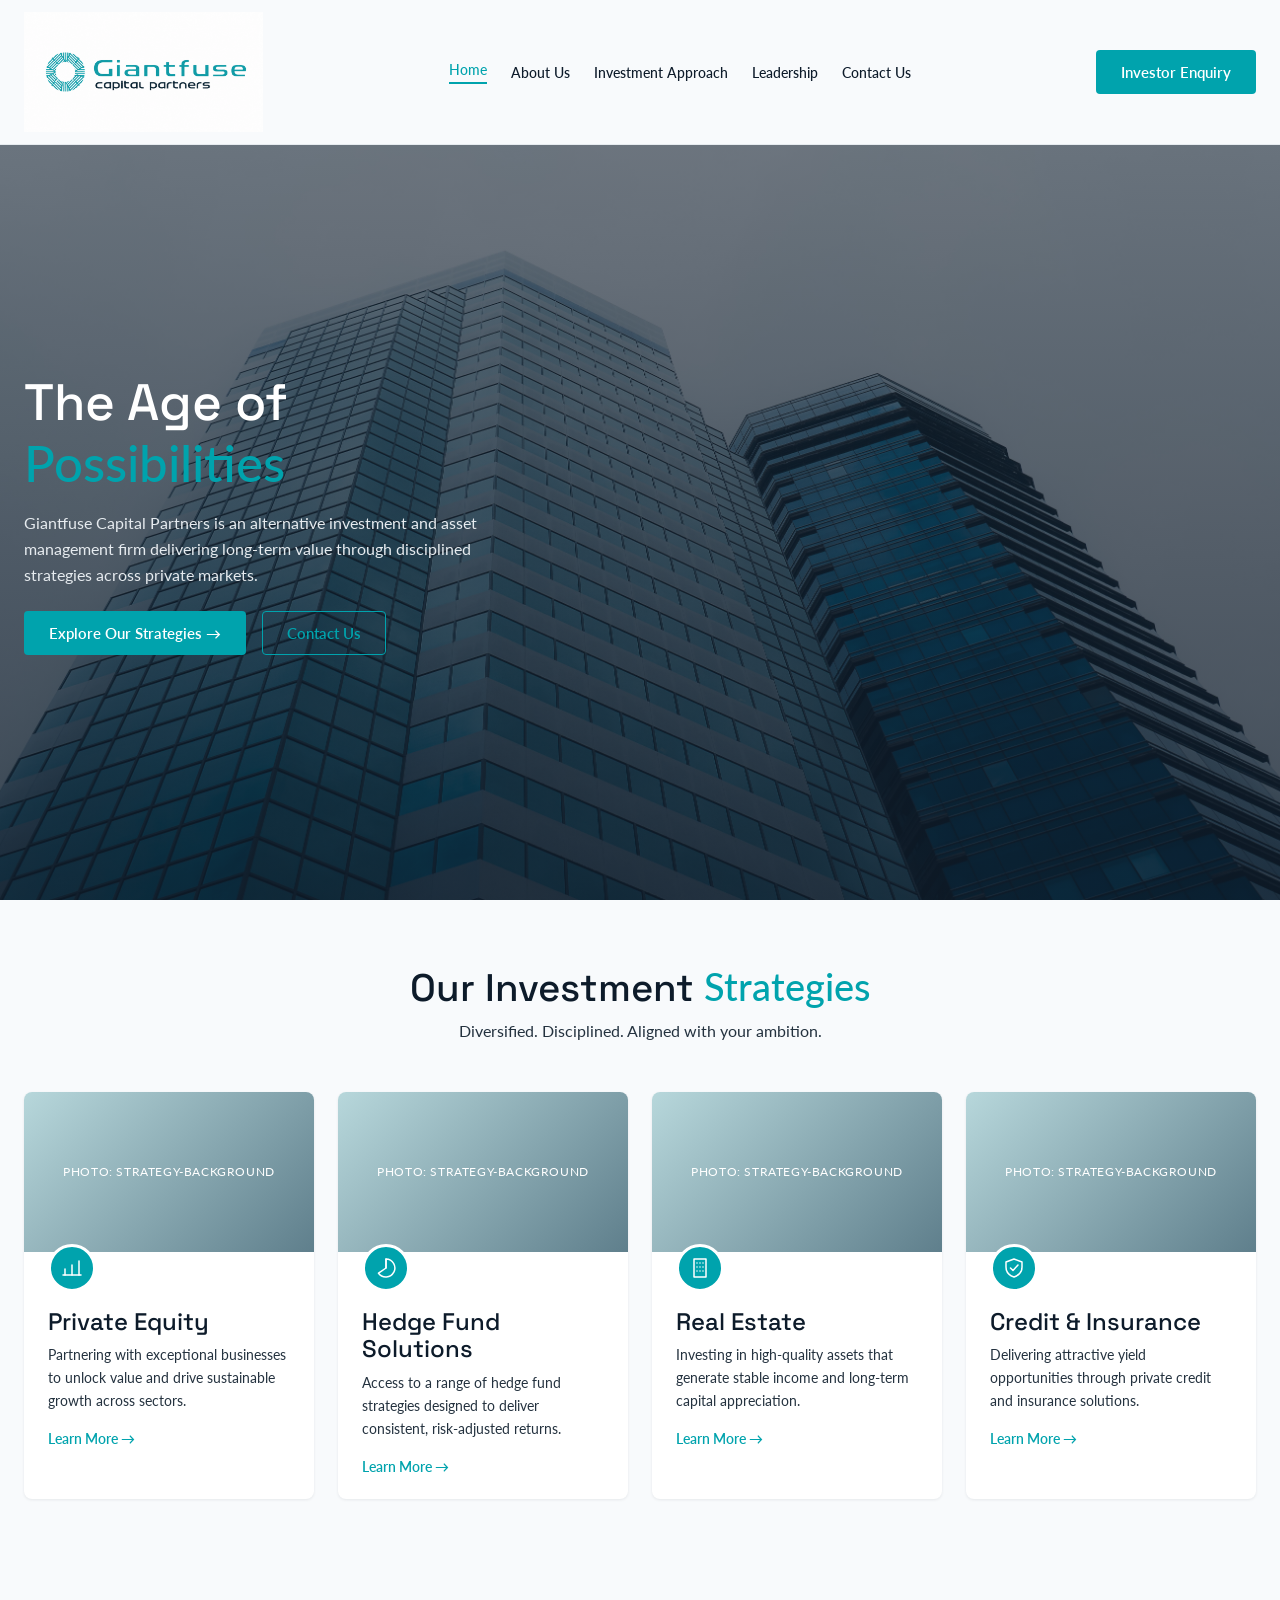
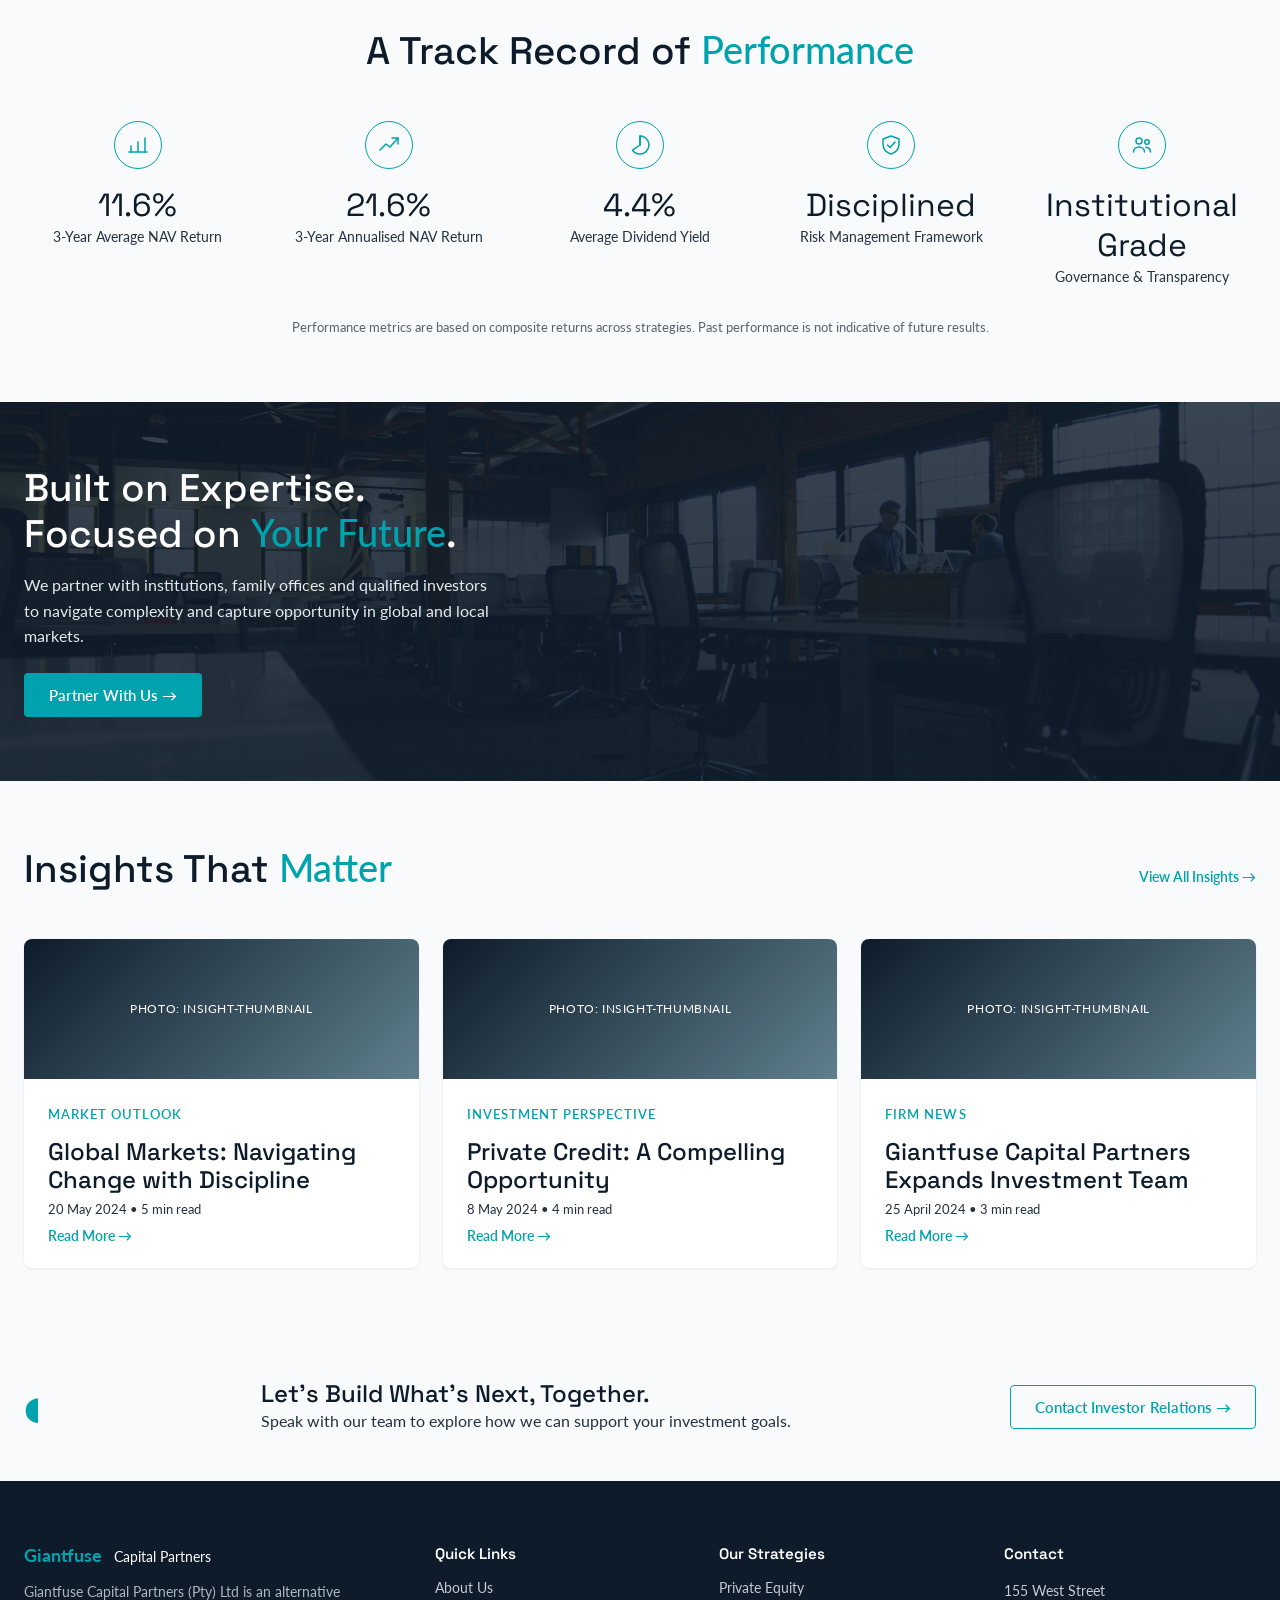
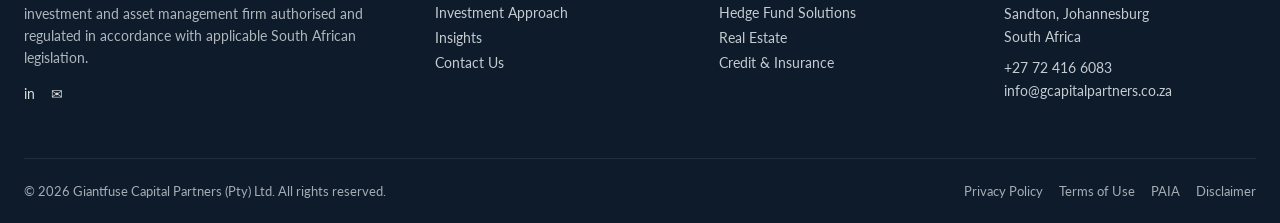
==== index.html @ 9bd08d81 "feat: add preloader hide logic" ====
<!doctype html>
<html lang="en">
<head>
  <meta charset="UTF-8">
  <meta name="viewport" content="width=device-width, initial-scale=1.0">
  <title>Giantfuse Capital Partners | Alternative Investment &amp; Asset Management</title>
  <link rel="icon" type="image/png" href="assets/images/icons/favicon.png">
  <link rel="preconnect" href="https://fonts.googleapis.com">
  <link rel="preconnect" href="https://fonts.gstatic.com" crossorigin>
  <link href="https://fonts.googleapis.com/css2?family=Space+Grotesk:wght@400;500;600;700&family=Lato:wght@300;400;500;700&display=swap" rel="stylesheet">
  <link rel="stylesheet" href="assets/css/global.css">
  <link rel="stylesheet" href="assets/css/typography.css">
  <link rel="stylesheet" href="assets/css/navigation.css">
  <link rel="stylesheet" href="assets/css/footer.css">
  <link rel="stylesheet" href="assets/css/components.css">
  <link rel="stylesheet" href="assets/css/animationa.css">
  <link rel="stylesheet" href="assets/css/shared-sections.css">
  <link rel="stylesheet" href="assets/css/pages/home.css">
</head>
<body>
  <div id="preloader" role="status" aria-live="polite">
    <img src="assets/images/icons/favicon.png" alt="" class="preloader-mark">
    <span class="visually-hidden">Loading Giantfuse Capital Partners...</span>
  </div>

  <div data-include="navbar"></div>

  <section class="hero" data-reveal>
    <div class="hero-media">
      <img src="assets/images/hero/pexels-willianjusten-35568066.jpg" alt="Modern glass office tower, viewed from below" loading="eager">
    </div>
    <div class="hero-overlay"></div>
    <div class="hero-copy">
      <h1>The Age of<br><span class="text-teal">Possibilities</span></h1>
      <p>Giantfuse Capital Partners is an alternative investment and asset management firm delivering long-term value through disciplined strategies across private markets.</p>
      <div class="hero-actions">
        <a href="strategies.html" class="btn btn-solid">Explore Our Strategies &rarr;</a>
        <a href="contact.html" class="btn btn-outline">Contact Us</a>
      </div>
    </div>
  </section>

  <!-- <section class="value-strip" data-reveal>
    <div class="container value-strip-grid">
      <div class="value-item">
        <svg viewBox="0 0 24 24" fill="none" stroke="currentColor" stroke-width="1.5" stroke-linecap="round" stroke-linejoin="round" aria-hidden="true"><path d="M3 10 L12 4 L21 10 Z"/><line x1="5" y1="10" x2="5" y2="19"/><line x1="9.5" y1="10" x2="9.5" y2="19"/><line x1="14.5" y1="10" x2="14.5" y2="19"/><line x1="19" y1="10" x2="19" y2="19"/><line x1="3" y1="21" x2="21" y2="21"/></svg>
        <span>Alternative Investments</span>
      </div>
      <div class="value-item">
        <svg viewBox="0 0 24 24" fill="none" stroke="currentColor" stroke-width="1.5" stroke-linecap="round" stroke-linejoin="round" aria-hidden="true"><circle cx="9" cy="8" r="3"/><path d="M3.5 19c0-3 2.5-5 5.5-5s5.5 2 5.5 5"/><circle cx="17" cy="9" r="2.3"/><path d="M15.8 14.2c2.6.2 4.7 2.1 4.7 4.8"/></svg>
        <span>Institutional Solutions</span>
      </div>
      <div class="value-item">
        <svg viewBox="0 0 24 24" fill="none" stroke="currentColor" stroke-width="1.5" stroke-linecap="round" stroke-linejoin="round" aria-hidden="true"><path d="M12 3 L20 6 V11 C20 16 16.5 19.5 12 21 C7.5 19.5 4 16 4 11 V6 Z"/><path d="M8.5 12 L11 14.5 L16 9"/></svg>
        <span>Risk-Adjusted Returns</span>
      </div>
      <div class="value-item">
        <svg viewBox="0 0 24 24" fill="none" stroke="currentColor" stroke-width="1.5" stroke-linecap="round" stroke-linejoin="round" aria-hidden="true"><line x1="5" y1="19" x2="5" y2="13"/><line x1="12" y1="19" x2="12" y2="9"/><line x1="19" y1="19" x2="19" y2="5"/><line x1="3" y1="19" x2="21" y2="19"/></svg>
        <span>Long-Term Value Creation</span>
      </div>
    </div>
  </section> -->

  <main>
    <section class="section" data-reveal>
      <div class="container">
        <div class="section-heading">
          <h2>Our Investment <span class="text-teal">Strategies</span></h2>
          <p>Diversified. Disciplined. Aligned with your ambition.</p>
        </div>
        <div class="grid-4" id="strategies-grid"></div>
      </div>
    </section>

    <section class="section" data-reveal>
      <div class="container">
        <div class="section-heading">
          <h2>A Track Record of <span class="text-teal">Performance</span></h2>
        </div>
        <div class="grid-5" id="stats-grid"></div>
        <p class="stats-disclaimer">Performance metrics are based on composite returns across strategies. Past performance is not indicative of future results.</p>
      </div>
    </section>

    <section class="cta-band" data-reveal>
      <div class="container">
        <h2>Built on Expertise.<br>Focused on <span class="text-teal">Your Future</span>.</h2>
        <p>We partner with institutions, family offices and qualified investors to navigate complexity and capture opportunity in global and local markets.</p>
        <a href="contact.html" class="btn btn-solid">Partner With Us &rarr;</a>
      </div>
    </section>

    <section class="section" data-reveal>
      <div class="container">
        <div class="section-heading-row">
          <h2>Insights That <span class="text-teal">Matter</span></h2>
          <a href="insights.html" class="card-link">View All Insights &rarr;</a>
        </div>
        <div class="grid-3" id="insights-grid"></div>
      </div>
      <template id="insight-card-template">
        <div class="card insight-card" data-reveal>
          <div class="card-media">Photo: insight-thumbnail</div>
          <div class="card-body">
            <span class="eyebrow" data-field="category"></span>
            <h3 data-field="title"></h3>
            <div class="meta" data-field="meta"></div>
            <a href="#" class="card-link" data-field="link">Read More &rarr;</a>
          </div>
        </div>
      </template>
    </section>

    <section class="closing-cta" data-reveal>
      <div class="container closing-cta-inner">
        <div class="closing-cta-mark">&#9686;</div>
        <div>
          <h3>Let's Build What's Next, Together.</h3>
          <p>Speak with our team to explore how we can support your investment goals.</p>
        </div>
        <a href="contact.html" class="btn btn-outline">Contact Investor Relations &rarr;</a>
      </div>
    </section>
  </main>

  <div data-include="footer"></div>

  <script src="assets/js/counters.js"></script>
  <script src="assets/js/scroll-effects.js"></script>
  <script src="assets/js/navigation.js"></script>
  <script src="assets/js/main.js"></script>
  <script src="assets/js/preloader.js"></script>
</body>
</html>
---- assets/css/global.css ----
:root {
  --color-teal: #00A3AD;
  --color-navy: #0D1B2A;
  --color-slate: #24323F;
  --color-light-gray: #E6EBEF;
  --color-off-white: #F8FAFC;
  --color-gold: #C8A961;
  --color-steel-teal: #5F7F8C;
  --color-sea-glass: #B7D7DB;
  --color-white: #FFFFFF;

  --space-4: 4px;
  --space-8: 8px;
  --space-12: 12px;
  --space-16: 16px;
  --space-24: 24px;
  --space-32: 32px;
  --space-48: 48px;
  --space-64: 64px;
  --space-96: 96px;

  --radius-sm: 4px;
  --radius-md: 8px;
  --radius-full: 999px;

  --navbar-height: 125px;
}

*, *::before, *::after { box-sizing: border-box; }
html, body { margin: 0; padding: 0; }
html {
  scrollbar-width: none;
  -ms-overflow-style: none;
}
html::-webkit-scrollbar { display: none; }
body {
  background: var(--color-off-white);
  color: var(--color-navy);
  -webkit-font-smoothing: antialiased;
  padding-top: var(--navbar-height);
}
img { max-width: 100%; display: block; }
a { color: inherit; text-decoration: none; }
ul { list-style: none; margin: 0; padding: 0; }
button { font: inherit; cursor: pointer; background: none; border: none; }

.container { max-width: 1280px; margin: 0 auto; padding: 0 var(--space-24); }
.section { padding: var(--space-64) 0; }
.text-teal { color: var(--color-teal); }
---- assets/css/typography.css ----
h1, h2, h3, h4 {
  font-family: 'Space Grotesk', sans-serif;
  color: var(--color-navy);
  line-height: 1.15;
  margin: 0;
  font-weight: 500;
}
body, p, a, li, button, input, textarea, span {
  font-family: 'Lato', sans-serif;
}
h1 { font-size: clamp(2.25rem, 4vw, 3.5rem); }
h2 { font-size: clamp(1.75rem, 3vw, 2.5rem); }
h3 { font-size: 1.5rem; }
h4 { font-size: 1.125rem; font-weight: 600; }
p {
  font-size: 1rem;
  line-height: 1.6;
  color: var(--color-slate);
  margin: 0;
}
.eyebrow {
  display: inline-block;
  font-size: 0.8rem;
  letter-spacing: 0.08em;
  text-transform: uppercase;
  color: var(--color-teal);
  font-weight: 600;
}
.section-heading { text-align: center; margin-bottom: var(--space-48); }
.section-heading h2 { margin-bottom: var(--space-8); }
.section-heading p { color: var(--color-slate); }
---- assets/css/navigation.css ----
.navbar {
  position: fixed;
  top: 0;
  left: 0;
  right: 0;
  z-index: 50;
  background: var(--color-off-white);
  border-bottom: 1px solid var(--color-light-gray);
  transition: box-shadow 0.2s ease;
}
.navbar.is-scrolled { box-shadow: 0 2px 8px rgba(13, 27, 42, 0.08); }
.navbar-inner {
  max-width: 1280px;
  margin: 0 auto;
  padding: var(--space-12) var(--space-24);
  display: flex;
  align-items: center;
  justify-content: space-between;
}
.navbar-logo { display: flex; align-items: center; }
.navbar-logo img { height: 120px; width: auto; }
.navbar-links { display: none; align-items: center; gap: var(--space-24); }
@media (min-width: 1025px) { .navbar-links { display: flex; } }
.navbar-links a { font-size: 0.9rem; font-weight: 500; color: var(--color-navy); }
.navbar-links a.active, .navbar-mobile-menu a.active { color: var(--color-teal); }
.navbar-links a.active { border-bottom: 2px solid var(--color-teal); padding-bottom: var(--space-4); }
.navbar-actions { display: flex; align-items: center; gap: var(--space-16); }
.navbar-cta { display: none; }
@media (min-width: 1025px) { .navbar-cta { display: inline-flex; } }
.navbar-toggle { display: inline-flex; font-size: 1.4rem; color: var(--color-navy); }
@media (min-width: 1025px) { .navbar-toggle { display: none; } }
.navbar-mobile-menu { display: none; flex-direction: column; gap: var(--space-16); padding: 0 var(--space-24) var(--space-24); }
.navbar-mobile-menu.is-open { display: flex; }
@media (min-width: 1025px) { .navbar-mobile-menu { display: none !important; } }
---- assets/css/footer.css ----
.site-footer { background: var(--color-navy); color: var(--color-light-gray); padding: var(--space-64) 0 var(--space-24); }
.footer-logo { font-weight: 700; color: var(--color-teal); font-size: 1.1rem; }
.footer-logo span { color: var(--color-white); font-weight: 400; font-size: 0.9rem; margin-left: var(--space-8); }
.footer-grid { display: grid; grid-template-columns: 1fr; gap: var(--space-32); margin-bottom: var(--space-48); }
@media (min-width: 641px) { .footer-grid { grid-template-columns: 1.5fr 1fr 1fr 1fr; } }
.footer-grid h4 { color: var(--color-white); margin-bottom: var(--space-16); font-size: 0.95rem; }
.footer-grid a { display: block; color: var(--color-light-gray); font-size: 0.9rem; margin-bottom: var(--space-8); opacity: 0.85; }
.footer-grid a:hover { color: var(--color-teal); opacity: 1; }
.footer-legal-blurb { font-size: 0.85rem; opacity: 0.75; margin-top: var(--space-16); line-height: 1.6; color: var(--color-light-gray); }
.footer-contact-line { font-size: 0.9rem; opacity: 0.85; color: var(--color-light-gray); margin-bottom: var(--space-8); }
.footer-social { display: flex; gap: var(--space-16); margin-top: var(--space-16); }
.footer-social a { color: var(--color-white); }
.footer-bottom {
  border-top: 1px solid rgba(255, 255, 255, 0.12);
  padding-top: var(--space-24);
  display: flex;
  flex-direction: column;
  gap: var(--space-12);
  font-size: 0.8rem;
  opacity: 0.7;
}
@media (min-width: 641px) { .footer-bottom { flex-direction: row; justify-content: space-between; } }
.footer-bottom-links { display: flex; gap: var(--space-16); flex-wrap: wrap; }
---- assets/css/components.css ----
.btn {
  display: inline-flex;
  align-items: center;
  gap: var(--space-8);
  padding: var(--space-12) var(--space-24);
  border-radius: var(--radius-sm);
  font-weight: 600;
  font-size: 0.95rem;
  border: 1.5px solid transparent;
  transition: background-color 0.2s ease, color 0.2s ease, border-color 0.2s ease;
}
.btn-solid { background: var(--color-teal); color: var(--color-white); }
.btn-solid:hover { background: #00848c; }
.btn-outline { background: transparent; border-color: var(--color-teal); color: var(--color-teal); }
.btn-outline:hover { background: var(--color-teal); color: var(--color-white); }

.icon-badge {
  width: 48px;
  height: 48px;
  border-radius: var(--radius-full);
  background: var(--color-teal);
  color: var(--color-white);
  display: flex;
  align-items: center;
  justify-content: center;
  flex-shrink: 0;
}
.icon-badge svg { width: 24px; height: 24px; }

.card {
  background: var(--color-white);
  border-radius: var(--radius-md);
  overflow: hidden;
  box-shadow: 0 1px 3px rgba(13, 27, 42, 0.08);
}
.card-media {
  height: 160px;
  background: linear-gradient(135deg, var(--color-sea-glass), var(--color-steel-teal));
  display: flex;
  align-items: center;
  justify-content: center;
  color: var(--color-white);
  font-size: 0.75rem;
  letter-spacing: 0.05em;
  text-transform: uppercase;
  text-align: center;
  padding: var(--space-8);
}
.card-body { padding: var(--space-24); }
.strategy-card .icon-badge { margin-top: -32px; border: 3px solid var(--color-white); }
.card h3 { margin: var(--space-16) 0 var(--space-8); }
.card p { margin-bottom: var(--space-16); font-size: 0.9rem; }
.card-link { color: var(--color-teal); font-weight: 600; font-size: 0.9rem; }

.grid-4 { display: grid; grid-template-columns: 1fr; gap: var(--space-24); }
@media (min-width: 641px) { .grid-4 { grid-template-columns: repeat(2, 1fr); } }
@media (min-width: 1025px) { .grid-4 { grid-template-columns: repeat(4, 1fr); } }

.icon-badge-outline { background: transparent; color: var(--color-teal); border: 1.5px solid var(--color-teal); }
.stat-tile { text-align: center; display: flex; flex-direction: column; align-items: center; }
.stat-tile .stat-value { font-family: 'Space Grotesk', sans-serif; font-size: 2rem; color: var(--color-navy); margin-top: var(--space-16); }
.stat-tile .stat-label { font-size: 0.85rem; color: var(--color-slate); margin-top: var(--space-4); }
.stats-disclaimer { text-align: center; font-size: 0.8rem; color: var(--color-slate); opacity: 0.75; margin-top: var(--space-32); }

.grid-5 { display: grid; grid-template-columns: repeat(2, 1fr); gap: var(--space-24); }
@media (min-width: 641px) { .grid-5 { grid-template-columns: repeat(3, 1fr); } }
@media (min-width: 1025px) { .grid-5 { grid-template-columns: repeat(5, 1fr); } }

.insight-card .card-media { background: linear-gradient(135deg, var(--color-navy), var(--color-steel-teal)); height: 140px; }
.insight-card .meta { font-size: 0.8rem; color: var(--color-slate); margin: var(--space-8) 0; }

.grid-3 { display: grid; grid-template-columns: 1fr; gap: var(--space-24); }
@media (min-width: 641px) { .grid-3 { grid-template-columns: repeat(3, 1fr); } }

.section-heading-row { display: flex; justify-content: space-between; align-items: baseline; text-align: left; margin-bottom: var(--space-48); }
.section-heading-row h2 { margin-bottom: 0; }

.checklist { display: flex; flex-direction: column; gap: var(--space-16); margin-top: var(--space-24); }
.checklist li { display: flex; align-items: center; gap: var(--space-12); font-weight: 600; color: var(--color-navy); }
.checklist .icon-badge { width: 28px; height: 28px; }
.checklist .icon-badge svg { width: 16px; height: 16px; }
---- assets/css/animationa.css ----
[data-reveal] {
  opacity: 0;
  transform: translateY(16px);
  transition: opacity 0.6s ease, transform 0.6s ease;
}
[data-reveal].is-revealed {
  opacity: 1;
  transform: translateY(0);
}
@media (prefers-reduced-motion: reduce) {
  [data-reveal] {
    opacity: 1;
    transform: none;
    transition: none;
  }
}
---- assets/css/shared-sections.css ----
.hero {
  position: relative;
  min-height: 100vh;
  min-height: 100svh;
  margin-top: calc(-1 * var(--navbar-height));
  padding-top: calc(var(--navbar-height) + var(--space-48));
  display: flex;
  align-items: center;
  overflow: hidden;
}
.hero-media { position: absolute; inset: 0; z-index: 0; }
.hero-media img { width: 100%; height: 100%; object-fit: cover; }
.hero-overlay {
  position: absolute;
  inset: 0;
  z-index: 1;
  background: linear-gradient(rgba(13, 27, 42, 0.55), rgba(13, 27, 42, 0.78));
}
.hero-copy {
  position: relative;
  z-index: 2;
  max-width: 1280px;
  width: 100%;
  margin: 0 auto;
  padding: 0 var(--space-24) var(--space-64);
}
.hero h1 { margin-bottom: var(--space-16); color: var(--color-white); }
.hero p { max-width: 480px; margin-bottom: var(--space-24); color: var(--color-light-gray); }
.hero .eyebrow { margin-bottom: var(--space-16); }
.hero-actions { display: flex; flex-wrap: wrap; gap: var(--space-16); }

.hero-banner {
  min-height: 480px;
  padding-bottom: var(--space-32);
}
.hero-banner .hero-copy { padding-bottom: var(--space-32); }

.closing-cta { padding: var(--space-48) 0; }
.closing-cta-inner {
  display: flex;
  flex-direction: column;
  gap: var(--space-16);
  align-items: flex-start;
}
@media (min-width: 1025px) {
  .closing-cta-inner { flex-direction: row; align-items: center; justify-content: space-between; }
}
.closing-cta-mark { font-size: 2rem; color: var(--color-teal); }
---- assets/css/pages/home.css ----
.value-strip { background: var(--color-navy); color: var(--color-white); padding: var(--space-32) 0; }
.value-strip-grid { display: grid; grid-template-columns: repeat(2, 1fr); gap: var(--space-24); text-align: center; }
@media (min-width: 641px) { .value-strip-grid { grid-template-columns: repeat(4, 1fr); } }
.value-item { display: flex; flex-direction: column; align-items: center; gap: var(--space-8); }
.value-item svg { width: 28px; height: 28px; color: var(--color-teal); }
.value-item span { font-size: 0.85rem; }

.cta-band {
  background:
    linear-gradient(rgba(13, 27, 42, 0.82), rgba(13, 27, 42, 0.9)),
    url('../../images/office/pexels-startup-stock-photos-7070.jpg') center / cover no-repeat;
  color: var(--color-white);
  padding: var(--space-64) 0;
}
.cta-band p { color: var(--color-light-gray); max-width: 480px; margin: var(--space-16) 0 var(--space-24); }
.cta-band h2 { color: var(--color-white); }

#preloader {
  position: fixed;
  inset: 0;
  z-index: 9999;
  display: flex;
  align-items: center;
  justify-content: center;
  background: var(--color-off-white);
  transition: opacity 0.4s ease;
}
#preloader.is-hidden {
  opacity: 0;
  pointer-events: none;
}
.preloader-mark {
  width: 72px;
  height: 72px;
  animation: preloader-spin 1.5s linear infinite;
}
@keyframes preloader-spin {
  to { transform: rotate(360deg); }
}
@media (prefers-reduced-motion: reduce) {
  .preloader-mark { animation: none; }
}
.visually-hidden {
  position: absolute;
  width: 1px;
  height: 1px;
  padding: 0;
  margin: -1px;
  overflow: hidden;
  clip: rect(0, 0, 0, 0);
  white-space: nowrap;
  border: 0;
}
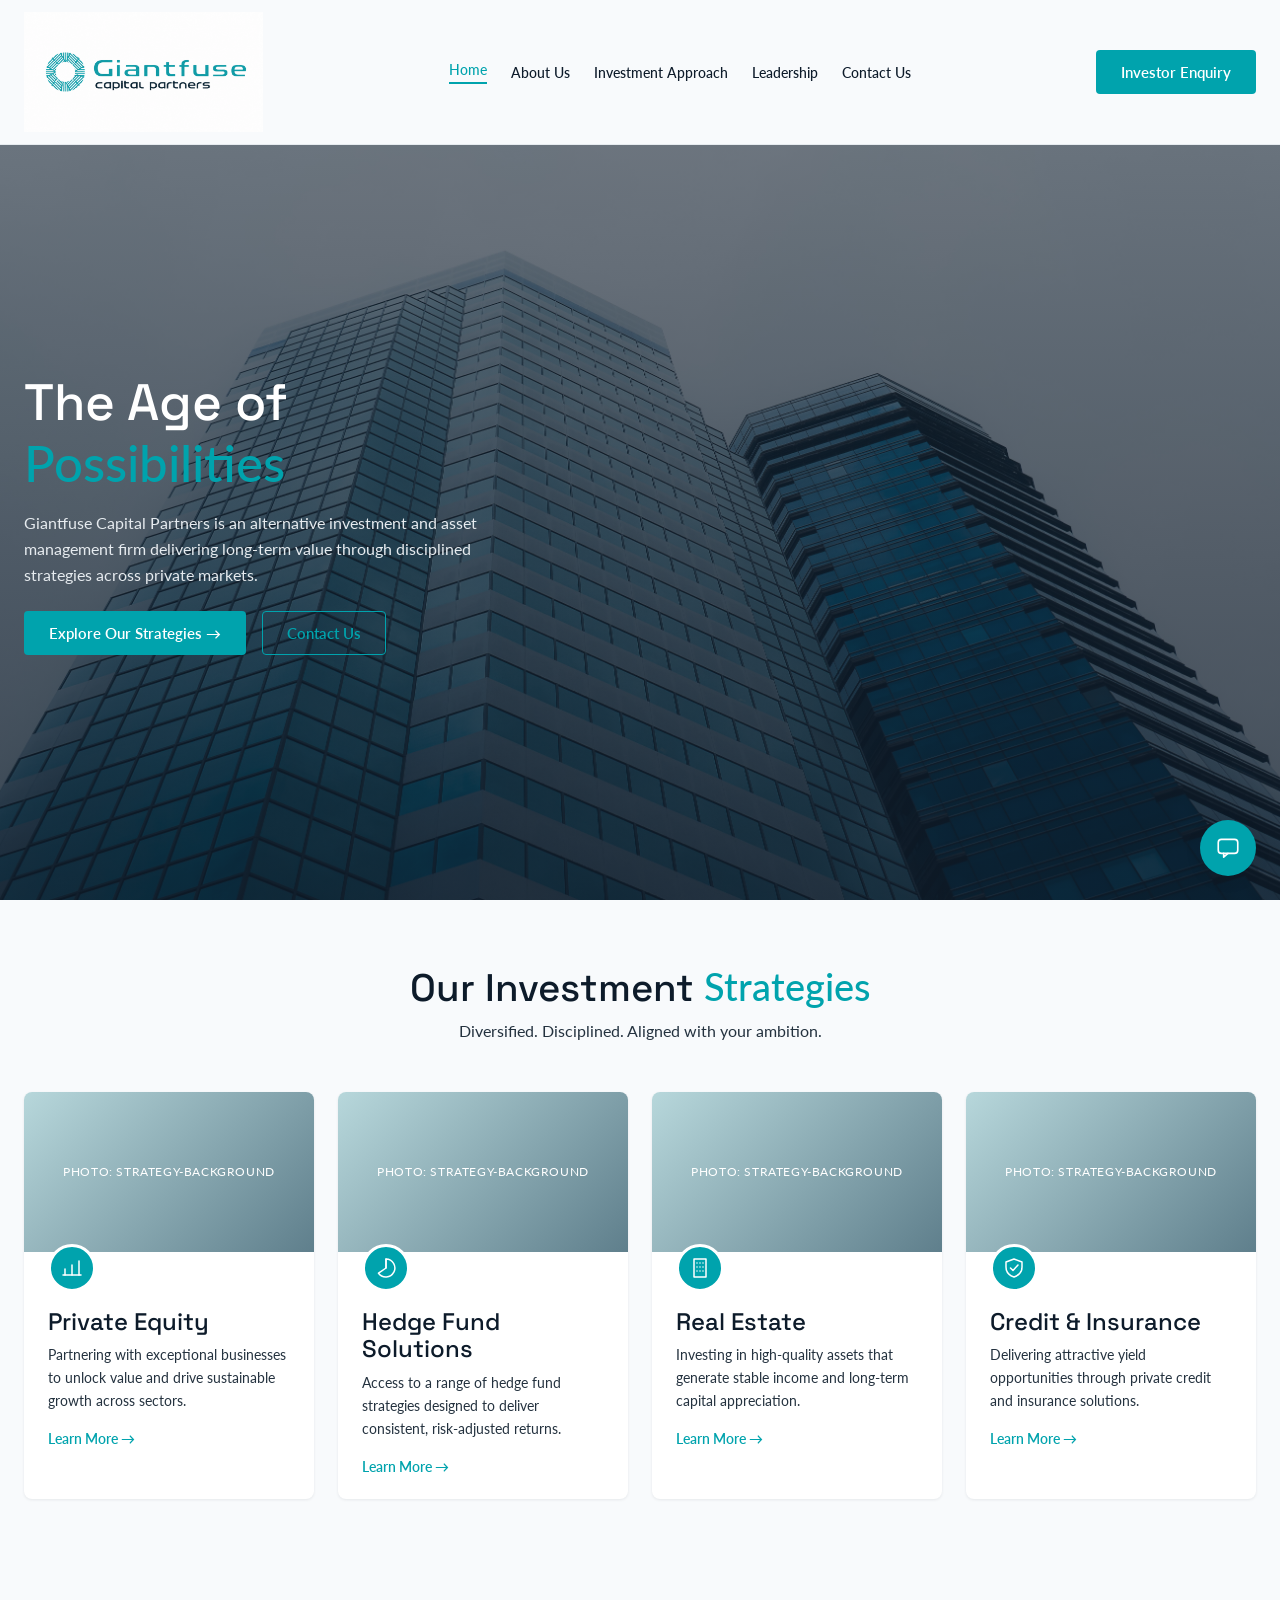
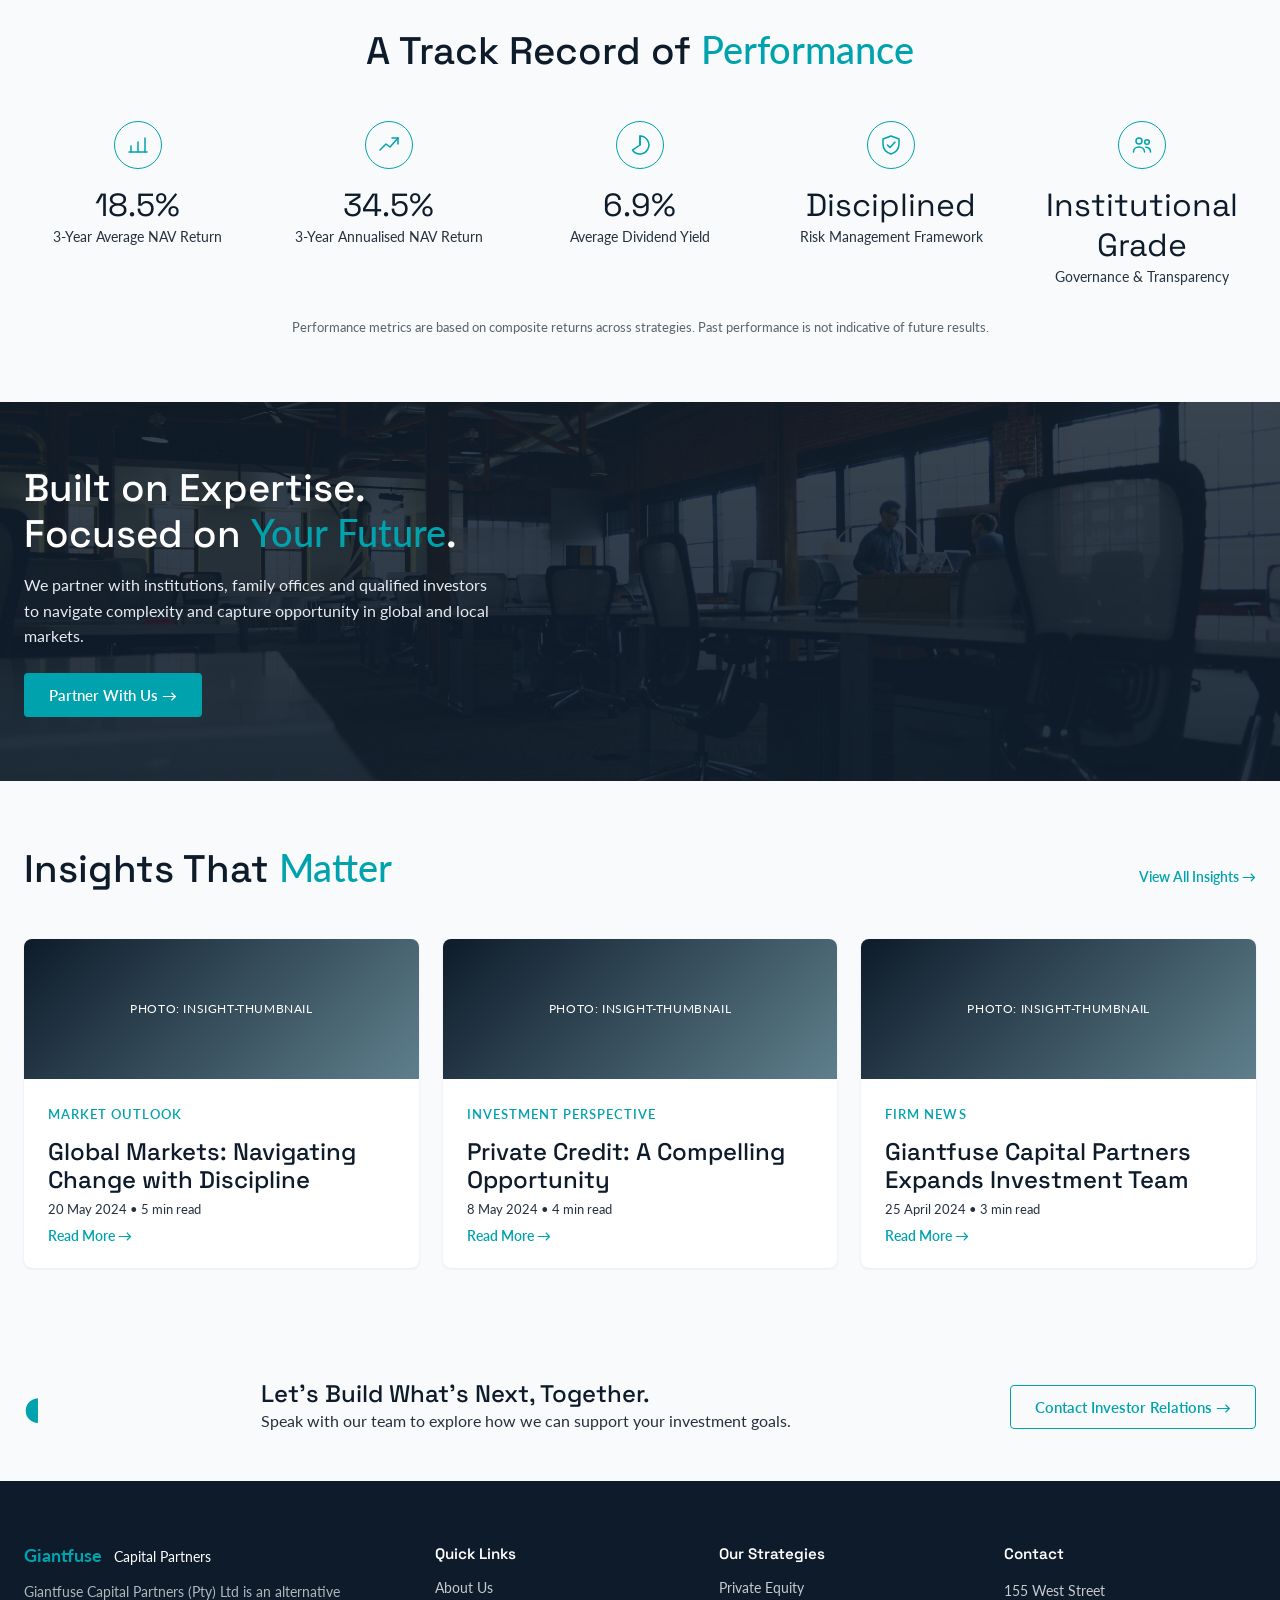
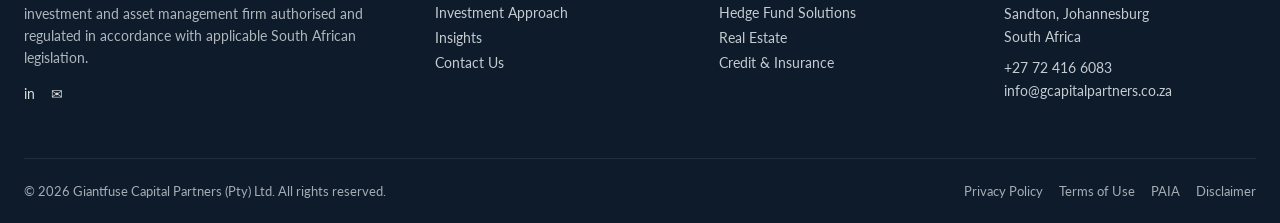
==== commit cf011249: "feat: add Atlas widget markup and styles, wired into Home page" ====
--- a/index.html
+++ b/index.html
@@ -15,6 +15,7 @@
   <link rel="stylesheet" href="assets/css/components.css">
   <link rel="stylesheet" href="assets/css/animationa.css">
   <link rel="stylesheet" href="assets/css/shared-sections.css">
+  <link rel="stylesheet" href="assets/css/atlas-widget.css">
   <link rel="stylesheet" href="assets/css/pages/home.css">
 </head>
 <body>
@@ -124,6 +125,7 @@
   </main>
 
   <div data-include="footer"></div>
+  <div data-include="atlas-widget"></div>
 
   <script src="assets/js/counters.js"></script>
   <script src="assets/js/scroll-effects.js"></script>
--- a/assets/css/navigation.css
+++ b/assets/css/navigation.css
@@ -22,13 +22,55 @@
 .navbar-links { display: none; align-items: center; gap: var(--space-24); }
 @media (min-width: 1025px) { .navbar-links { display: flex; } }
 .navbar-links a { font-size: 0.9rem; font-weight: 500; color: var(--color-navy); }
-.navbar-links a.active, .navbar-mobile-menu a.active { color: var(--color-teal); }
+.navbar-links a.active, .navbar-mobile-links a.active { color: var(--color-teal); }
 .navbar-links a.active { border-bottom: 2px solid var(--color-teal); padding-bottom: var(--space-4); }
 .navbar-actions { display: flex; align-items: center; gap: var(--space-16); }
-.navbar-cta { display: none; }
-@media (min-width: 1025px) { .navbar-cta { display: inline-flex; } }
-.navbar-toggle { display: inline-flex; font-size: 1.4rem; color: var(--color-navy); }
+.navbar-actions .navbar-cta { display: none; }
+@media (min-width: 1025px) { .navbar-actions .navbar-cta { display: inline-flex; } }
+.navbar-toggle { display: inline-flex; position: relative; z-index: 202; font-size: 1.4rem; color: var(--color-navy); }
 @media (min-width: 1025px) { .navbar-toggle { display: none; } }
-.navbar-mobile-menu { display: none; flex-direction: column; gap: var(--space-16); padding: 0 var(--space-24) var(--space-24); }
-.navbar-mobile-menu.is-open { display: flex; }
+
+/* z-index 200/201/202 (backdrop/panel/toggle) assumes nothing persistent on the page
+   exceeds the navbar's own z-index: 50 context — e.g. the Home preloader (z-index: 9999)
+   is safe because it's gone (opacity: 0, pointer-events: none) before this can open. If a
+   future sticky/fixed element needs a higher z-index than the navbar, this range may need
+   to move too. */
+.navbar-backdrop {
+  position: fixed;
+  inset: 0;
+  z-index: 200;
+  background: rgba(13, 27, 42, 0.6);
+  opacity: 0;
+  visibility: hidden;
+  transition: opacity 0.3s ease, visibility 0.3s ease;
+}
+.navbar-backdrop.is-open { opacity: 1; visibility: visible; }
+@media (min-width: 1025px) { .navbar-backdrop { display: none !important; } }
+
+.navbar-mobile-menu {
+  position: fixed;
+  top: 0;
+  right: 0;
+  bottom: 0;
+  z-index: 201;
+  width: 85%;
+  max-width: 340px;
+  background: var(--color-navy);
+  display: flex;
+  flex-direction: column;
+  padding: calc(var(--navbar-height) + var(--space-24)) var(--space-24) var(--space-24);
+  overflow-y: auto;
+  transform: translateX(100%);
+  visibility: hidden;
+  transition: transform 0.3s ease, visibility 0.3s ease;
+}
+.navbar-mobile-menu.is-open { transform: translateX(0); visibility: visible; }
 @media (min-width: 1025px) { .navbar-mobile-menu { display: none !important; } }
+
+.navbar-mobile-cta { justify-content: center; width: 100%; }
+.navbar-mobile-divider { height: 1px; background: rgba(255, 255, 255, 0.12); margin: var(--space-24) 0; }
+.navbar-mobile-links { display: flex; flex-direction: column; gap: var(--space-16); }
+.navbar-mobile-links a { font-size: 1rem; font-weight: 500; color: var(--color-light-gray); padding: var(--space-8) 0; }
+
+body.nav-open { overflow: hidden; }
+@media (min-width: 1025px) { body.nav-open { overflow: auto; } }
--- a/assets/css/atlas-widget.css
+++ b/assets/css/atlas-widget.css
@@ -0,0 +1,92 @@
+.atlas-widget { position: fixed; z-index: 150; bottom: 24px; right: 24px; }
+
+.atlas-launcher {
+  width: 56px;
+  height: 56px;
+  border-radius: var(--radius-full);
+  background: var(--color-teal);
+  color: var(--color-white);
+  display: flex;
+  align-items: center;
+  justify-content: center;
+  box-shadow: 0 4px 16px rgba(13, 27, 42, 0.1);
+}
+.atlas-launcher svg { width: 26px; height: 26px; }
+
+.atlas-panel {
+  position: fixed;
+  bottom: 92px;
+  right: 24px;
+  width: 360px;
+  height: 480px;
+  background: var(--color-white);
+  border-radius: var(--radius-md);
+  box-shadow: 0 4px 16px rgba(13, 27, 42, 0.1);
+  display: flex;
+  flex-direction: column;
+  overflow: hidden;
+  opacity: 0;
+  visibility: hidden;
+  transform: translateY(12px);
+  transition: opacity 0.25s ease, transform 0.25s ease, visibility 0.25s ease;
+}
+.atlas-panel.is-open { opacity: 1; visibility: visible; transform: translateY(0); }
+
+@media (max-width: 640px) {
+  .atlas-panel { inset: var(--space-16); bottom: var(--space-16); width: auto; height: auto; }
+}
+
+.atlas-panel-header {
+  display: flex;
+  align-items: center;
+  justify-content: space-between;
+  padding: var(--space-16);
+  border-bottom: 1px solid var(--color-light-gray);
+  flex-shrink: 0;
+}
+.atlas-panel-header strong { display: block; color: var(--color-navy); }
+.atlas-panel-header span { font-size: 0.8rem; color: var(--color-slate); }
+.atlas-close { color: var(--color-slate); width: 28px; height: 28px; display: flex; align-items: center; justify-content: center; }
+.atlas-close svg { width: 18px; height: 18px; }
+
+.atlas-messages { flex: 1; overflow-y: auto; padding: var(--space-16); display: flex; flex-direction: column; gap: var(--space-12); }
+
+.atlas-message { max-width: 85%; padding: var(--space-8) var(--space-12); font-size: 0.9rem; line-height: 1.5; }
+.atlas-message a { color: inherit; text-decoration: underline; font-weight: 600; }
+.atlas-message-bot { align-self: flex-start; background: var(--color-light-gray); color: var(--color-navy); border-radius: var(--radius-md) var(--radius-md) var(--radius-md) 0; }
+.atlas-message-user { align-self: flex-end; background: var(--color-teal); color: var(--color-white); border-radius: var(--radius-md) var(--radius-md) 0 var(--radius-md); }
+
+.atlas-typing { align-self: flex-start; background: var(--color-light-gray); border-radius: var(--radius-md) var(--radius-md) var(--radius-md) 0; padding: var(--space-8) var(--space-12); display: flex; gap: 4px; }
+.atlas-typing span { width: 6px; height: 6px; border-radius: var(--radius-full); background: var(--color-slate); opacity: 0.5; animation: atlas-typing-bounce 1s infinite; }
+.atlas-typing span:nth-child(2) { animation-delay: 0.15s; }
+.atlas-typing span:nth-child(3) { animation-delay: 0.3s; }
+@keyframes atlas-typing-bounce { 0%, 60%, 100% { transform: translateY(0); opacity: 0.5; } 30% { transform: translateY(-4px); opacity: 1; } }
+
+.atlas-input-row { display: flex; gap: var(--space-8); padding: var(--space-16); border-top: 1px solid var(--color-light-gray); flex-shrink: 0; }
+.atlas-input-row input {
+  flex: 1;
+  padding: var(--space-8) var(--space-12);
+  border: 1.5px solid var(--color-light-gray);
+  border-radius: var(--radius-sm);
+  font-family: 'Lato', sans-serif;
+  font-size: 0.9rem;
+  color: var(--color-navy);
+}
+.atlas-input-row input:focus { outline: none; border-color: var(--color-teal); }
+.atlas-send {
+  width: 36px;
+  height: 36px;
+  border-radius: var(--radius-full);
+  background: var(--color-teal);
+  color: var(--color-white);
+  display: flex;
+  align-items: center;
+  justify-content: center;
+  flex-shrink: 0;
+}
+.atlas-send svg { width: 16px; height: 16px; }
+
+@media (prefers-reduced-motion: reduce) {
+  .atlas-panel { transition: opacity 0.25s ease, visibility 0.25s ease; transform: none; }
+  .atlas-typing span { animation: none; }
+}
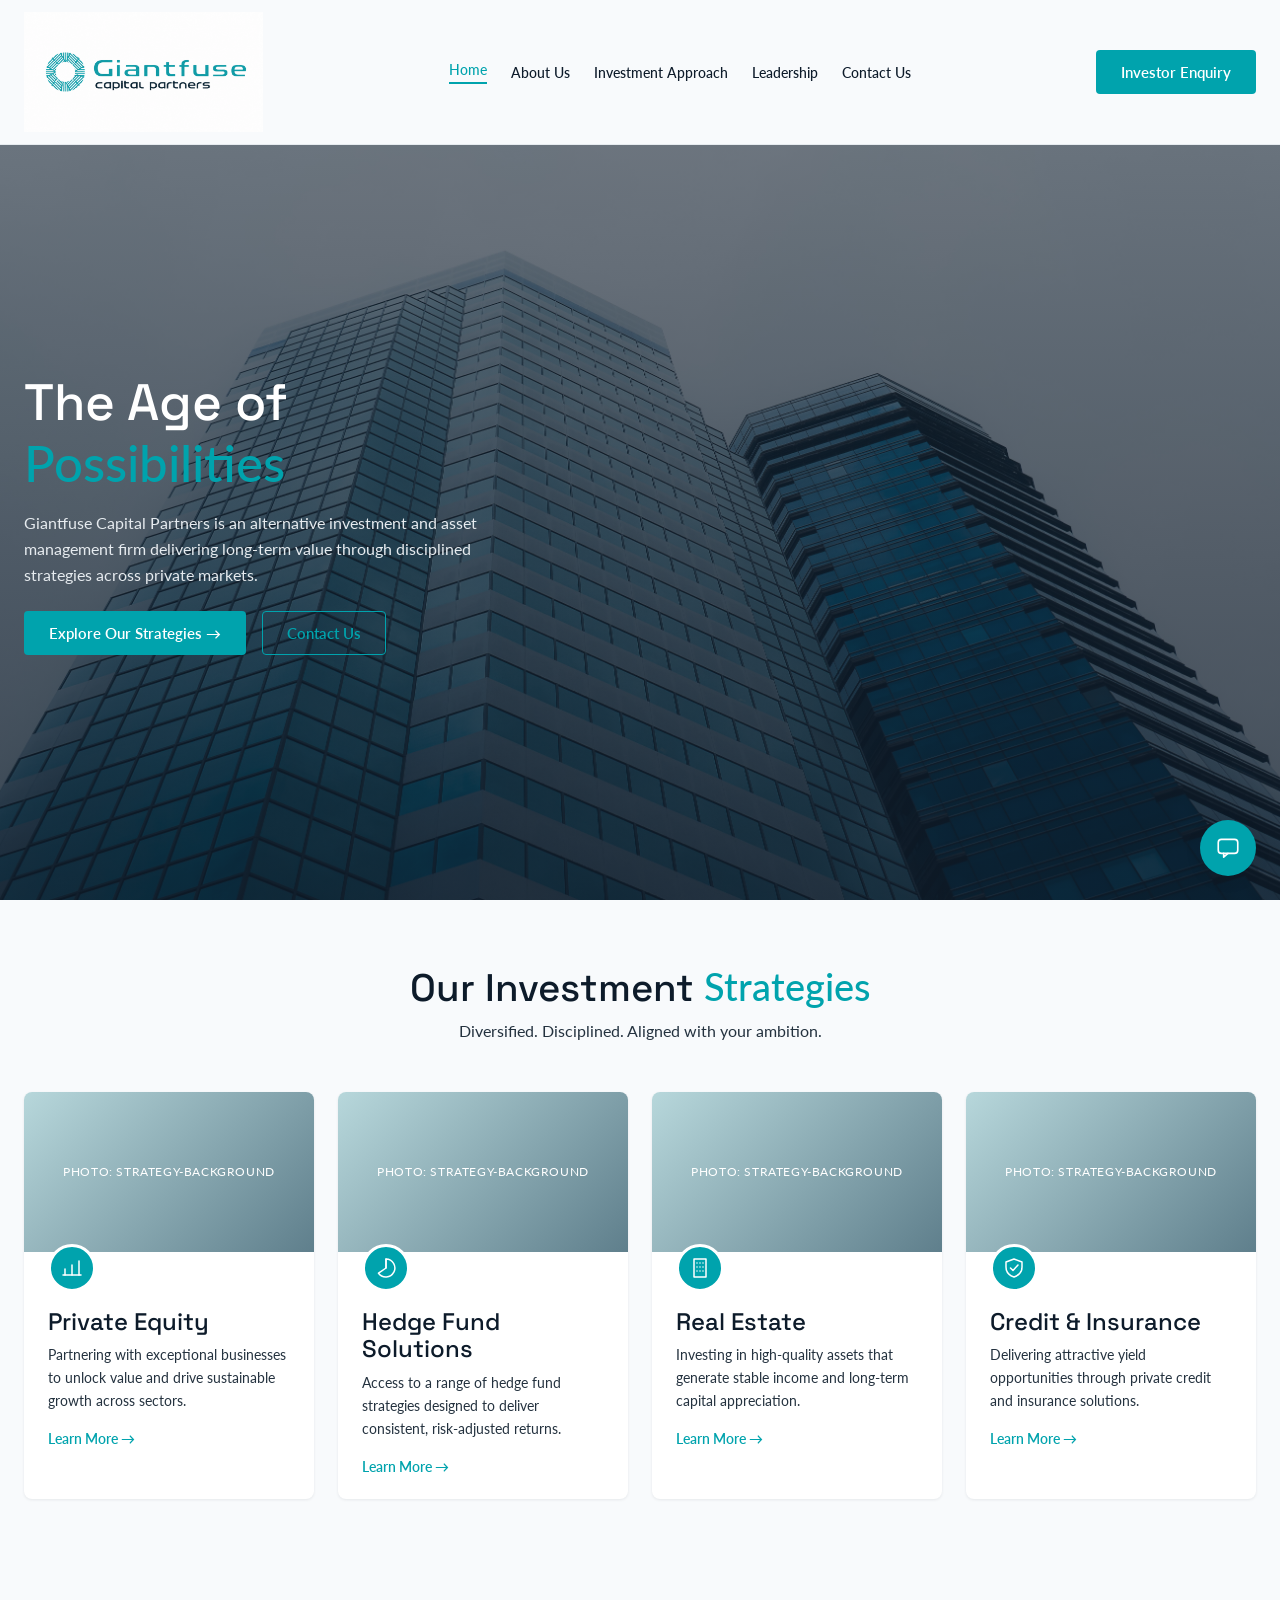
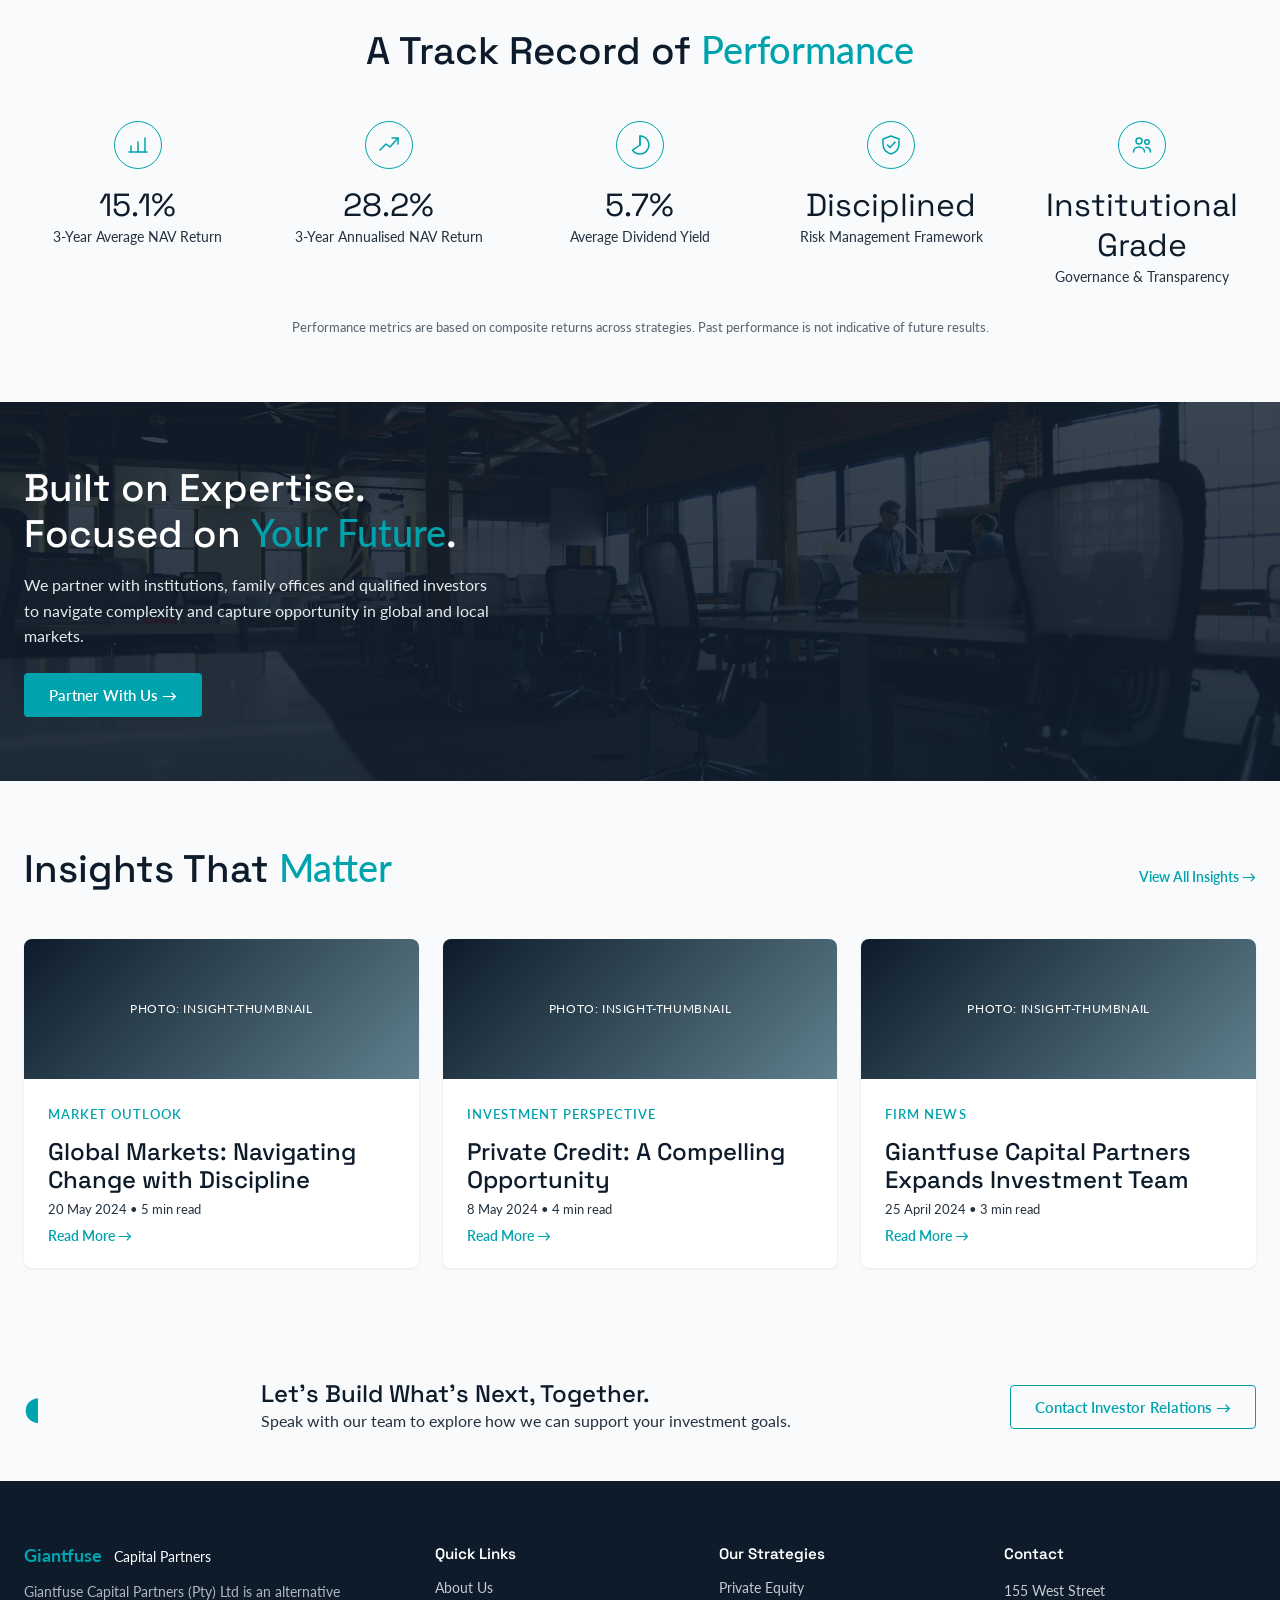
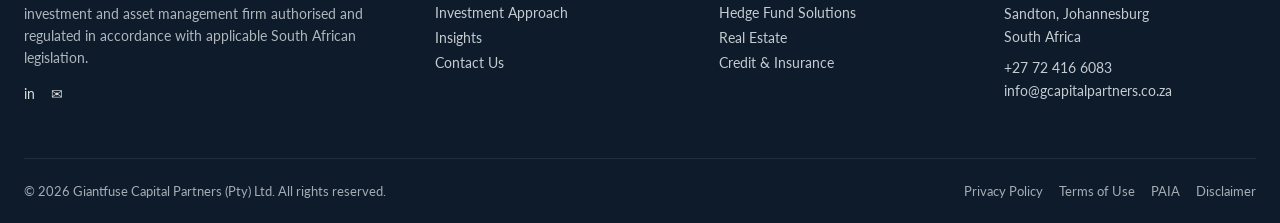
==== commit f338699e: "feat: add Atlas widget open/close, message send, and typing indicator behavior" ====
--- a/index.html
+++ b/index.html
@@ -131,6 +131,7 @@
   <script src="assets/js/scroll-effects.js"></script>
   <script src="assets/js/navigation.js"></script>
   <script src="assets/js/main.js"></script>
+  <script src="assets/js/atlas-widget.js"></script>
   <script src="assets/js/preloader.js"></script>
 </body>
 </html>
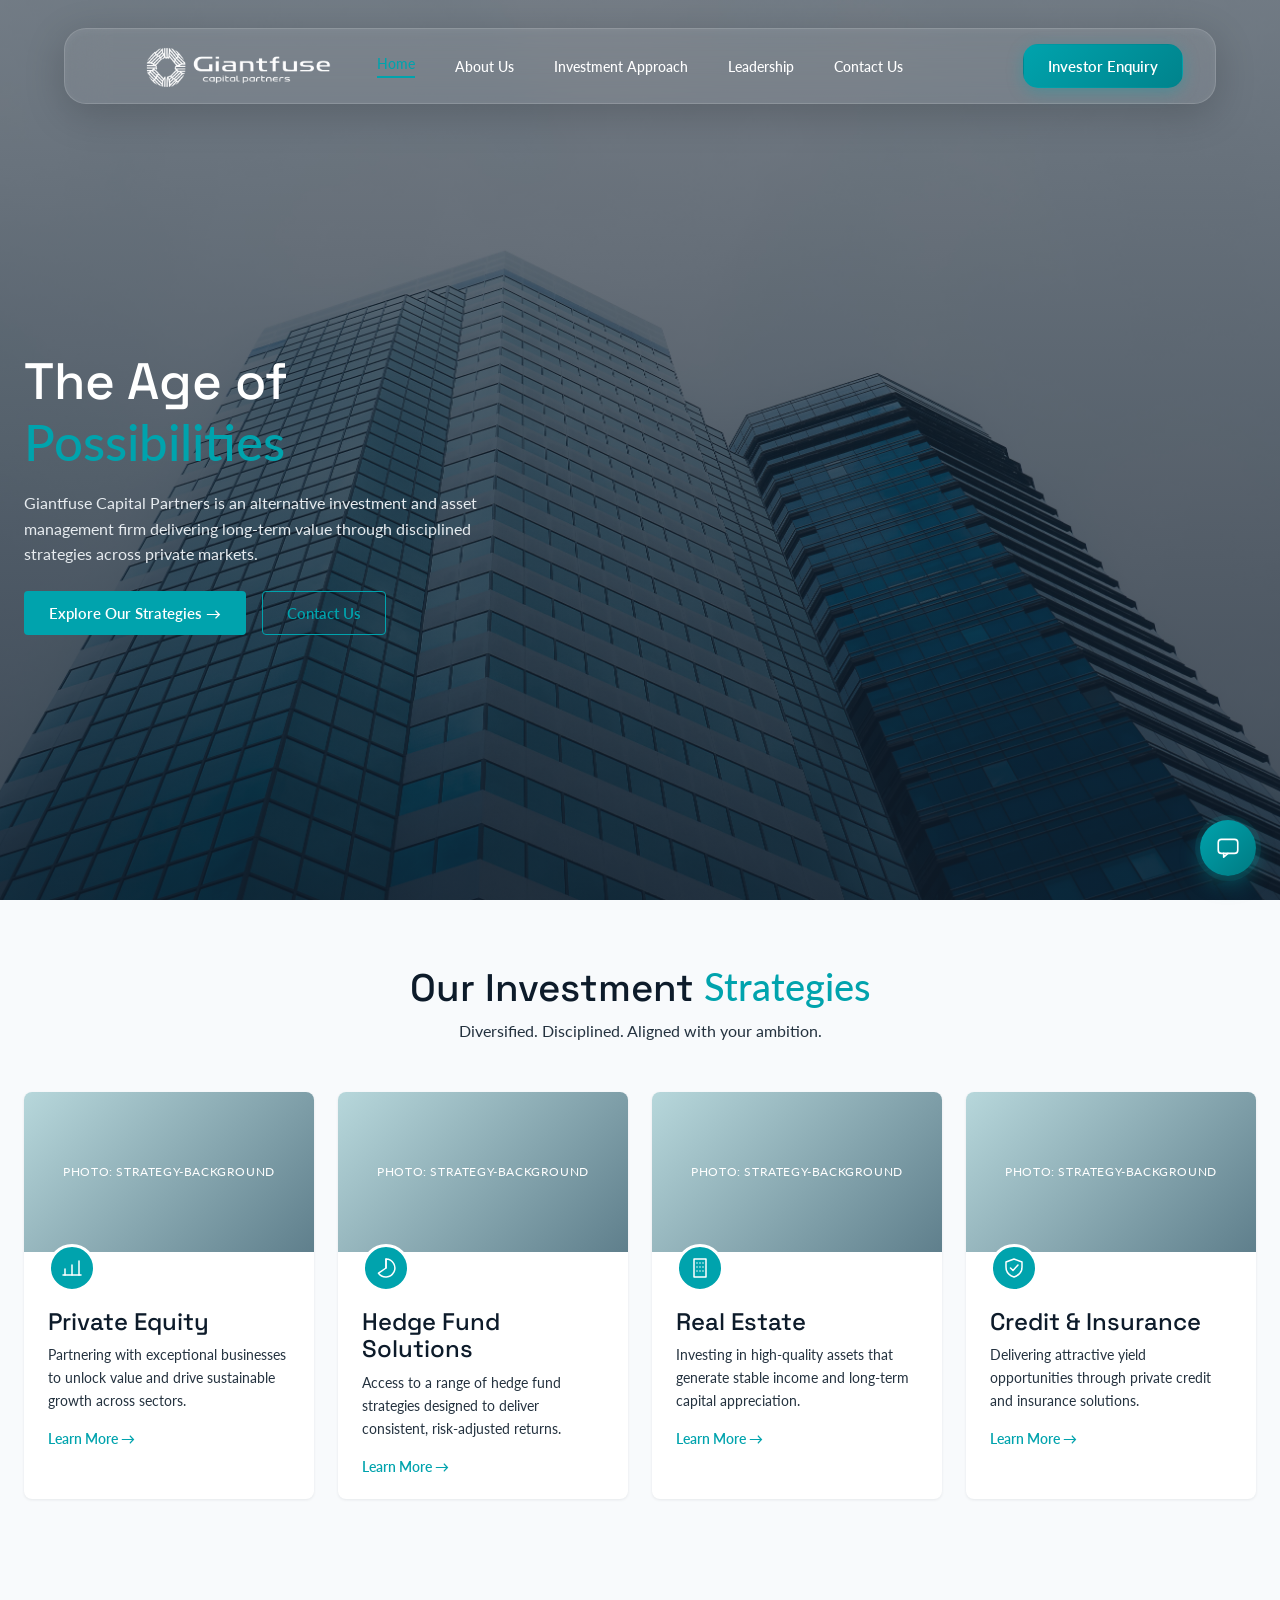
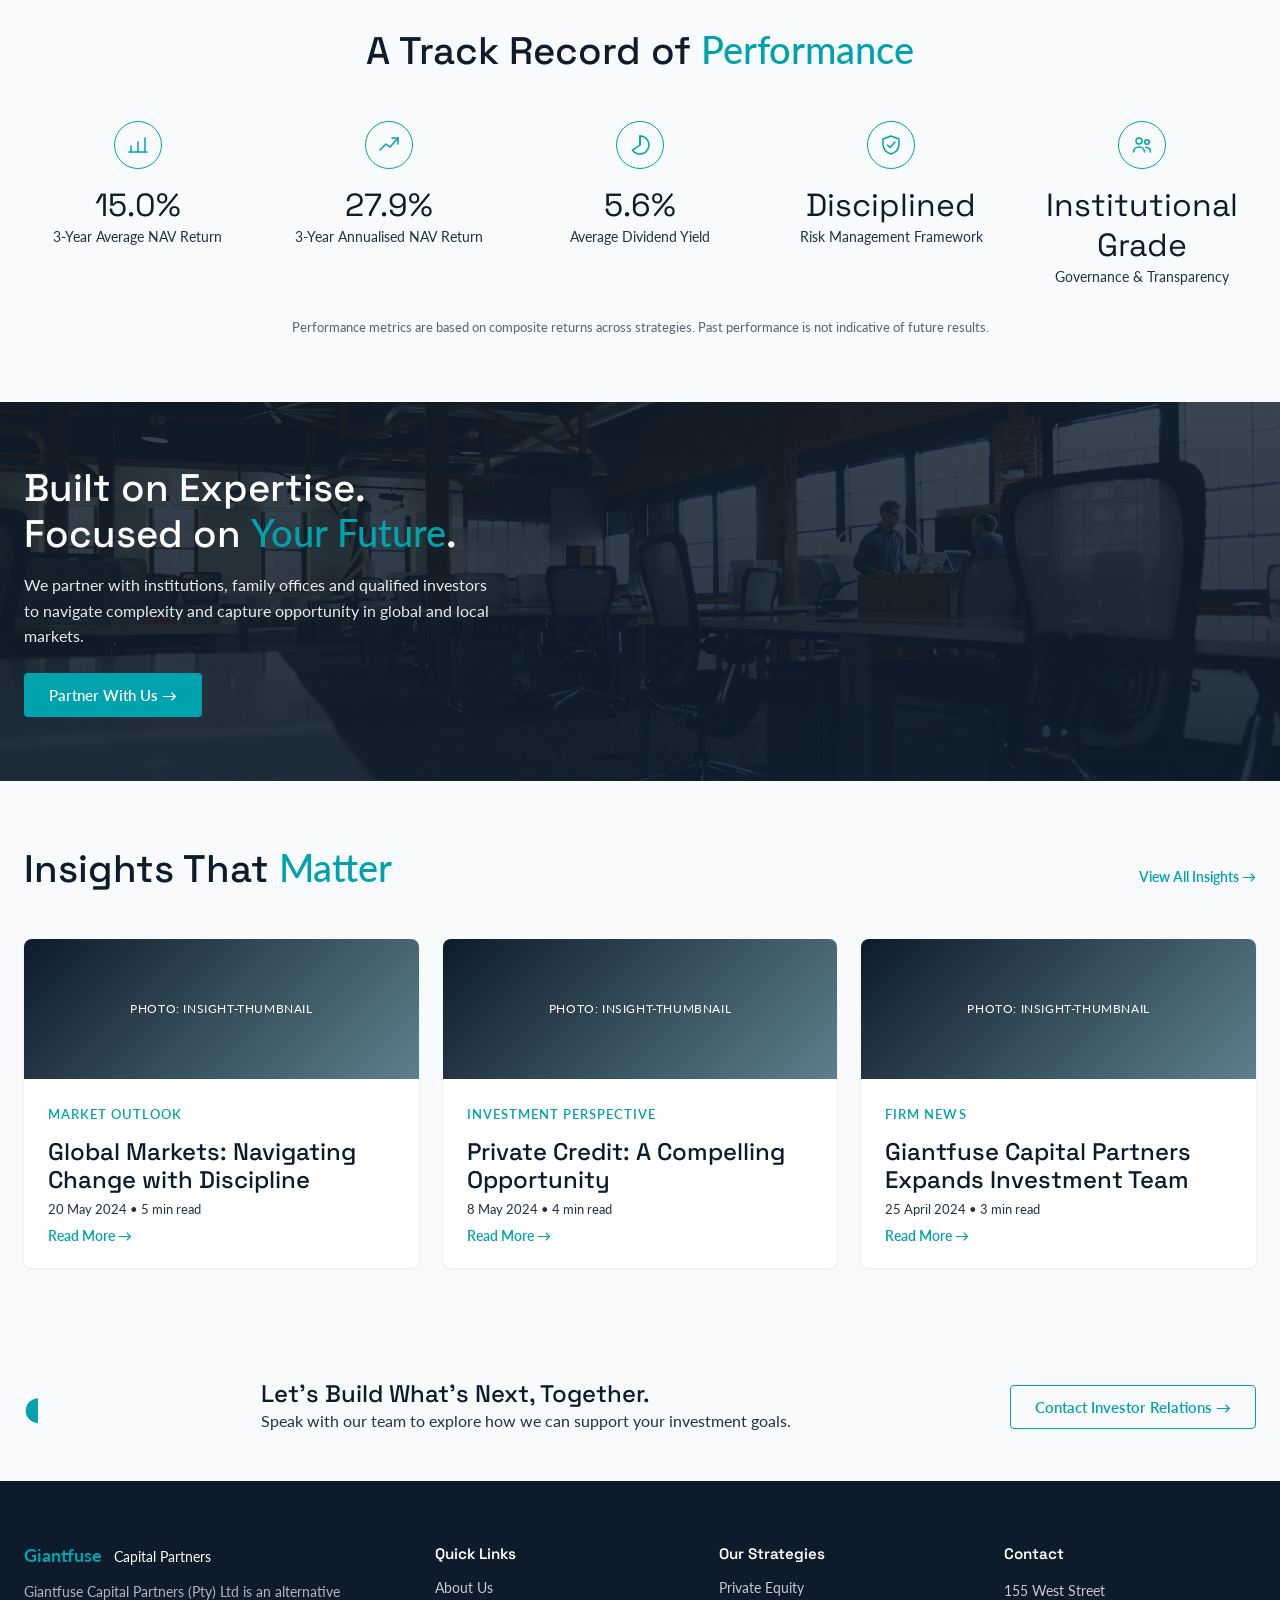
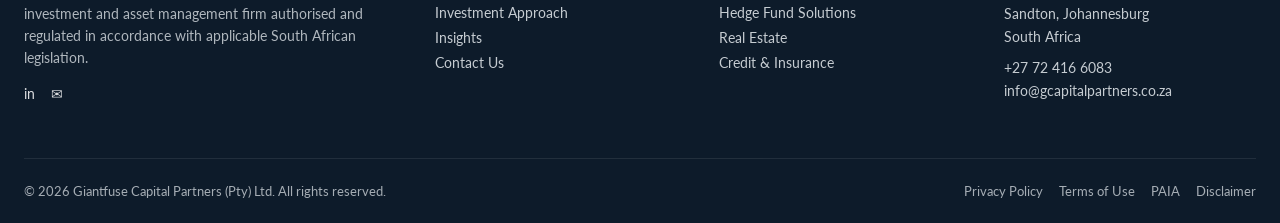
==== commit 868648d7: "feat: replace Home hero image with a background video Autoplaying, muted, looping, playsinline (for " ====
--- a/index.html
+++ b/index.html
@@ -28,7 +28,9 @@
 
   <section class="hero" data-reveal>
     <div class="hero-media">
-      <img src="assets/images/hero/pexels-willianjusten-35568066.jpg" alt="Modern glass office tower, viewed from below" loading="eager">
+      <video autoplay muted loop playsinline aria-hidden="true" poster="assets/images/hero/pexels-willianjusten-35568066.jpg">
+        <source src="assets/videos/hero-vid.mp4" type="video/mp4">
+      </video>
     </div>
     <div class="hero-overlay"></div>
     <div class="hero-copy">
--- a/assets/css/navigation.css
+++ b/assets/css/navigation.css
@@ -4,73 +4,138 @@
   left: 0;
   right: 0;
   z-index: 50;
-  background: var(--color-off-white);
-  border-bottom: 1px solid var(--color-light-gray);
-  transition: box-shadow 0.2s ease;
+  padding-top: 28px;
 }
-.navbar.is-scrolled { box-shadow: 0 2px 8px rgba(13, 27, 42, 0.08); }
 .navbar-inner {
-  max-width: 1280px;
+  position: relative;
+  max-width: 1400px;
+  width: 90%;
   margin: 0 auto;
-  padding: var(--space-12) var(--space-24);
-  display: flex;
+  height: 76px;
+  padding: 0 var(--space-32);
+  border-radius: 22px;
+  background: rgba(255, 255, 255, 0.08);
+  backdrop-filter: blur(20px);
+  -webkit-backdrop-filter: blur(20px);
+  border: 1px solid rgba(255, 255, 255, 0.15);
+  box-shadow: 0 10px 40px rgba(0, 0, 0, 0.18), 0 2px 8px rgba(255, 255, 255, 0.05) inset;
+  display: grid;
+  grid-template-columns: 1fr auto 1fr;
   align-items: center;
-  justify-content: space-between;
+  opacity: 0;
+  transform: translateY(-10px);
+  animation: navbar-fade-in 500ms ease-out forwards;
+  transition: background 0.3s ease, backdrop-filter 0.3s ease, box-shadow 0.3s ease;
 }
-.navbar-logo { display: flex; align-items: center; }
-.navbar-logo img { height: 120px; width: auto; }
-.navbar-links { display: none; align-items: center; gap: var(--space-24); }
+@keyframes navbar-fade-in {
+  from { opacity: 0; transform: translateY(-10px); }
+  to { opacity: 1; transform: translateY(0); }
+}
+.navbar-inner:hover { background: rgba(255, 255, 255, 0.14); }
+.navbar.is-scrolled .navbar-inner {
+  background: rgba(255, 255, 255, 0.16);
+  backdrop-filter: blur(26px);
+  -webkit-backdrop-filter: blur(26px);
+  box-shadow: 0 14px 48px rgba(0, 0, 0, 0.24), 0 2px 8px rgba(255, 255, 255, 0.05) inset;
+}
+.navbar.is-scrolled .navbar-inner:hover { background: rgba(255, 255, 255, 0.20); }
+
+.navbar-logo { display: flex; align-items: center; grid-column: 1; justify-self: start; }
+.navbar-logo img { height: 52px; width: auto; max-width: none; filter: brightness(0) invert(1); transition: filter 0.3s ease; }
+.navbar.is-scrolled .navbar-logo img { filter: none; }
+.navbar-links { display: none; align-items: center; gap: 40px; grid-column: 2; }
 @media (min-width: 1025px) { .navbar-links { display: flex; } }
-.navbar-links a { font-size: 0.9rem; font-weight: 500; color: var(--color-navy); }
+.navbar-links a { font-size: 0.9rem; font-weight: 500; color: var(--color-white); transition: color 250ms ease; }
+.navbar.is-scrolled .navbar-links a { color: var(--color-navy); }
+.navbar-links a:hover { color: var(--color-teal); }
 .navbar-links a.active, .navbar-mobile-links a.active { color: var(--color-teal); }
 .navbar-links a.active { border-bottom: 2px solid var(--color-teal); padding-bottom: var(--space-4); }
-.navbar-actions { display: flex; align-items: center; gap: var(--space-16); }
+.navbar-actions { display: flex; align-items: center; gap: var(--space-16); grid-column: 3; justify-self: end; }
 .navbar-actions .navbar-cta { display: none; }
 @media (min-width: 1025px) { .navbar-actions .navbar-cta { display: inline-flex; } }
-.navbar-toggle { display: inline-flex; position: relative; z-index: 202; font-size: 1.4rem; color: var(--color-navy); }
+.navbar-actions .navbar-cta,
+.navbar-mobile-cta {
+  border-radius: 15px;
+  background: linear-gradient(135deg, var(--color-teal), #00838C);
+  box-shadow: 0 4px 16px rgba(0, 163, 173, 0.35);
+  transition: transform 250ms ease, box-shadow 250ms ease;
+}
+.navbar-actions .navbar-cta:hover,
+.navbar-mobile-cta:hover {
+  transform: translateY(-2px);
+  box-shadow: 0 10px 30px rgba(0, 180, 220, 0.35);
+}
+
+/* Animated hamburger — three bars that rotate/fade into an X via CSS transforms,
+   colored with currentColor so it reuses the same white/navy scroll-state swap
+   already applied to .navbar-toggle's own color. */
+.navbar-toggle {
+  display: inline-flex;
+  flex-direction: column;
+  align-items: center;
+  justify-content: center;
+  gap: 5px;
+  width: 32px;
+  height: 32px;
+  color: var(--color-white);
+  transition: color 0.3s ease;
+}
+.navbar.is-scrolled .navbar-toggle { color: var(--color-navy); }
 @media (min-width: 1025px) { .navbar-toggle { display: none; } }
+.navbar-toggle-bar {
+  display: block;
+  width: 20px;
+  height: 2px;
+  border-radius: 2px;
+  background: currentColor;
+  transition: transform 250ms ease, opacity 250ms ease;
+}
+.navbar-toggle.is-open .navbar-toggle-bar:nth-child(1) { transform: translateY(7px) rotate(45deg); }
+.navbar-toggle.is-open .navbar-toggle-bar:nth-child(2) { opacity: 0; }
+.navbar-toggle.is-open .navbar-toggle-bar:nth-child(3) { transform: translateY(-7px) rotate(-45deg); }
 
-/* z-index 200/201/202 (backdrop/panel/toggle) assumes nothing persistent on the page
-   exceeds the navbar's own z-index: 50 context — e.g. the Home preloader (z-index: 9999)
-   is safe because it's gone (opacity: 0, pointer-events: none) before this can open. If a
-   future sticky/fixed element needs a higher z-index than the navbar, this range may need
-   to move too. */
-.navbar-backdrop {
-  position: fixed;
-  inset: 0;
-  z-index: 200;
-  background: rgba(13, 27, 42, 0.6);
+/* Mobile/tablet dropdown — an extension of the floating pill itself (nested inside
+   .navbar-inner, absolutely positioned relative to it), not a full-height side drawer.
+   Reuses the exact same glass values + scroll-state text-color swap as the pill, since
+   the same contrast math applies: this panel can sit over either the dark hero photo
+   (unscrolled) or light page content (scrolled), same as the pill above it. */
+.navbar-mobile-menu {
+  position: absolute;
+  top: calc(100% + 12px);
+  left: 0;
+  right: 0;
+  border-radius: 22px;
+  background: rgba(255, 255, 255, 0.08);
+  backdrop-filter: blur(20px);
+  -webkit-backdrop-filter: blur(20px);
+  border: 1px solid rgba(255, 255, 255, 0.15);
+  box-shadow: 0 10px 40px rgba(0, 0, 0, 0.18), 0 2px 8px rgba(255, 255, 255, 0.05) inset;
+  padding: var(--space-16);
+  display: flex;
+  flex-direction: column;
   opacity: 0;
   visibility: hidden;
-  transition: opacity 0.3s ease, visibility 0.3s ease;
+  transform: translateY(-8px);
+  transition: opacity 280ms ease, transform 280ms ease, visibility 280ms ease, background 0.3s ease, backdrop-filter 0.3s ease;
 }
-.navbar-backdrop.is-open { opacity: 1; visibility: visible; }
-@media (min-width: 1025px) { .navbar-backdrop { display: none !important; } }
-
-.navbar-mobile-menu {
-  position: fixed;
-  top: 0;
-  right: 0;
-  bottom: 0;
-  z-index: 201;
-  width: 85%;
-  max-width: 340px;
-  background: var(--color-navy);
-  display: flex;
-  flex-direction: column;
-  padding: calc(var(--navbar-height) + var(--space-24)) var(--space-24) var(--space-24);
-  overflow-y: auto;
-  transform: translateX(100%);
-  visibility: hidden;
-  transition: transform 0.3s ease, visibility 0.3s ease;
+.navbar-mobile-menu.is-open { opacity: 1; visibility: visible; transform: translateY(0); }
+.navbar.is-scrolled .navbar-mobile-menu {
+  background: rgba(255, 255, 255, 0.16);
+  backdrop-filter: blur(26px);
+  -webkit-backdrop-filter: blur(26px);
 }
-.navbar-mobile-menu.is-open { transform: translateX(0); visibility: visible; }
 @media (min-width: 1025px) { .navbar-mobile-menu { display: none !important; } }
 
-.navbar-mobile-cta { justify-content: center; width: 100%; }
-.navbar-mobile-divider { height: 1px; background: rgba(255, 255, 255, 0.12); margin: var(--space-24) 0; }
-.navbar-mobile-links { display: flex; flex-direction: column; gap: var(--space-16); }
-.navbar-mobile-links a { font-size: 1rem; font-weight: 500; color: var(--color-light-gray); padding: var(--space-8) 0; }
+.navbar-mobile-links { display: flex; flex-direction: column; }
+.navbar-mobile-links a {
+  font-size: 1rem;
+  font-weight: 500;
+  color: var(--color-white);
+  padding: 18px var(--space-8);
+  transition: color 0.3s ease;
+}
+.navbar.is-scrolled .navbar-mobile-links a { color: var(--color-navy); }
+.navbar-mobile-cta { justify-content: center; width: 100%; margin-top: var(--space-24); }
 
 body.nav-open { overflow: hidden; }
 @media (min-width: 1025px) { body.nav-open { overflow: auto; } }
--- a/assets/css/shared-sections.css
+++ b/assets/css/shared-sections.css
@@ -9,7 +9,7 @@
   overflow: hidden;
 }
 .hero-media { position: absolute; inset: 0; z-index: 0; }
-.hero-media img { width: 100%; height: 100%; object-fit: cover; }
+.hero-media img, .hero-media video { width: 100%; height: 100%; object-fit: cover; }
 .hero-overlay {
   position: absolute;
   inset: 0;
--- a/assets/css/atlas-widget.css
+++ b/assets/css/atlas-widget.css
@@ -4,14 +4,19 @@
   width: 56px;
   height: 56px;
   border-radius: var(--radius-full);
-  background: var(--color-teal);
-  color: var(--color-white);
-  display: flex;
-  align-items: center;
-  justify-content: center;
-  box-shadow: 0 4px 16px rgba(13, 27, 42, 0.1);
+  background: linear-gradient(135deg, var(--color-teal), #007A82);
+  color: var(--color-white);
+  display: flex;
+  align-items: center;
+  justify-content: center;
+  box-shadow: 0 0 0 5px rgba(0, 163, 173, 0.12), 0 8px 20px rgba(0, 163, 173, 0.35);
+  animation: atlas-launcher-breathe 2.6s ease-in-out infinite;
 }
 .atlas-launcher svg { width: 26px; height: 26px; }
+@keyframes atlas-launcher-breathe {
+  0%, 100% { box-shadow: 0 0 0 5px rgba(0, 163, 173, 0.12), 0 8px 20px rgba(0, 163, 173, 0.35); }
+  50% { box-shadow: 0 0 0 8px rgba(0, 163, 173, 0.06), 0 8px 26px rgba(0, 163, 173, 0.5); }
+}
 
 .atlas-panel {
   position: fixed;
@@ -19,9 +24,12 @@
   right: 24px;
   width: 360px;
   height: 480px;
-  background: var(--color-white);
+  background: rgba(255, 255, 255, 0.55);
+  backdrop-filter: blur(18px) saturate(140%);
+  -webkit-backdrop-filter: blur(18px) saturate(140%);
+  border: 1px solid rgba(255, 255, 255, 0.6);
   border-radius: var(--radius-md);
-  box-shadow: 0 4px 16px rgba(13, 27, 42, 0.1);
+  box-shadow: 0 8px 32px rgba(13, 27, 42, 0.14), 0 0 0 1px rgba(0, 163, 173, 0.08);
   display: flex;
   flex-direction: column;
   overflow: hidden;
@@ -30,6 +38,9 @@
   transform: translateY(12px);
   transition: opacity 0.25s ease, transform 0.25s ease, visibility 0.25s ease;
 }
+@supports not (backdrop-filter: blur(1px)) {
+  .atlas-panel { background: rgba(255, 255, 255, 0.96); }
+}
 .atlas-panel.is-open { opacity: 1; visibility: visible; transform: translateY(0); }
 
 @media (max-width: 640px) {
@@ -41,52 +52,184 @@
   align-items: center;
   justify-content: space-between;
   padding: var(--space-16);
-  border-bottom: 1px solid var(--color-light-gray);
-  flex-shrink: 0;
+  border-bottom: 1px solid rgba(255, 255, 255, 0.5);
+  flex-shrink: 0;
+}
+.atlas-panel-header-title { display: flex; align-items: center; gap: var(--space-8); }
+.atlas-status-dot {
+  width: 7px;
+  height: 7px;
+  border-radius: var(--radius-full);
+  background: var(--color-teal);
+  flex-shrink: 0;
+  animation: atlas-dot-pulse 2.2s infinite;
+}
+@keyframes atlas-dot-pulse {
+  0% { box-shadow: 0 0 0 0 rgba(0, 163, 173, 0.5); }
+  70% { box-shadow: 0 0 0 8px rgba(0, 163, 173, 0); }
+  100% { box-shadow: 0 0 0 0 rgba(0, 163, 173, 0); }
 }
 .atlas-panel-header strong { display: block; color: var(--color-navy); }
 .atlas-panel-header span { font-size: 0.8rem; color: var(--color-slate); }
-.atlas-close { color: var(--color-slate); width: 28px; height: 28px; display: flex; align-items: center; justify-content: center; }
+.atlas-panel-header-actions { display: flex; align-items: center; gap: var(--space-8); }
+.atlas-close {
+  color: var(--color-slate);
+  width: 28px;
+  height: 28px;
+  display: flex;
+  align-items: center;
+  justify-content: center;
+  border-radius: var(--radius-full);
+  background: rgba(255, 255, 255, 0.5);
+  border: 1px solid rgba(255, 255, 255, 0.6);
+}
 .atlas-close svg { width: 18px; height: 18px; }
-
-.atlas-messages { flex: 1; overflow-y: auto; padding: var(--space-16); display: flex; flex-direction: column; gap: var(--space-12); }
+.atlas-voice-toggle {
+  color: var(--color-slate);
+  width: 28px;
+  height: 28px;
+  display: flex;
+  align-items: center;
+  justify-content: center;
+  border-radius: var(--radius-full);
+  background: rgba(255, 255, 255, 0.5);
+  border: 1px solid rgba(255, 255, 255, 0.6);
+}
+.atlas-voice-toggle svg { width: 18px; height: 18px; }
+.atlas-voice-toggle[hidden] { display: none; }
+.atlas-voice-toggle svg[hidden] { display: none; }
+
+.atlas-messages {
+  flex: 1;
+  overflow-y: auto;
+  padding: var(--space-16);
+  display: flex;
+  flex-direction: column;
+  gap: var(--space-12);
+  scrollbar-width: none;
+  -ms-overflow-style: none;
+}
+.atlas-messages::-webkit-scrollbar { display: none; }
 
 .atlas-message { max-width: 85%; padding: var(--space-8) var(--space-12); font-size: 0.9rem; line-height: 1.5; }
 .atlas-message a { color: inherit; text-decoration: underline; font-weight: 600; }
-.atlas-message-bot { align-self: flex-start; background: var(--color-light-gray); color: var(--color-navy); border-radius: var(--radius-md) var(--radius-md) var(--radius-md) 0; }
-.atlas-message-user { align-self: flex-end; background: var(--color-teal); color: var(--color-white); border-radius: var(--radius-md) var(--radius-md) 0 var(--radius-md); }
-
-.atlas-typing { align-self: flex-start; background: var(--color-light-gray); border-radius: var(--radius-md) var(--radius-md) var(--radius-md) 0; padding: var(--space-8) var(--space-12); display: flex; gap: 4px; }
-.atlas-typing span { width: 6px; height: 6px; border-radius: var(--radius-full); background: var(--color-slate); opacity: 0.5; animation: atlas-typing-bounce 1s infinite; }
+.atlas-message-bot {
+  align-self: flex-start;
+  background: rgba(255, 255, 255, 0.7);
+  border: 1px solid rgba(255, 255, 255, 0.6);
+  color: var(--color-navy);
+  border-radius: var(--radius-md) var(--radius-md) var(--radius-md) 0;
+  box-shadow: 0 3px 10px rgba(13, 27, 42, 0.05);
+}
+.atlas-message-user {
+  align-self: flex-end;
+  background: linear-gradient(135deg, var(--color-teal), #007A82);
+  color: var(--color-white);
+  border-radius: var(--radius-md) var(--radius-md) 0 var(--radius-md);
+  box-shadow: 0 4px 14px rgba(0, 163, 173, 0.25);
+}
+
+.atlas-typing {
+  align-self: flex-start;
+  background: rgba(255, 255, 255, 0.7);
+  border: 1px solid rgba(255, 255, 255, 0.6);
+  border-radius: var(--radius-md) var(--radius-md) var(--radius-md) 0;
+  padding: var(--space-8) var(--space-12);
+  display: flex;
+  gap: 4px;
+}
+.atlas-typing span { width: 6px; height: 6px; border-radius: var(--radius-full); background: var(--color-teal); opacity: 0.5; animation: atlas-typing-bounce 1s infinite; }
 .atlas-typing span:nth-child(2) { animation-delay: 0.15s; }
 .atlas-typing span:nth-child(3) { animation-delay: 0.3s; }
 @keyframes atlas-typing-bounce { 0%, 60%, 100% { transform: translateY(0); opacity: 0.5; } 30% { transform: translateY(-4px); opacity: 1; } }
 
-.atlas-input-row { display: flex; gap: var(--space-8); padding: var(--space-16); border-top: 1px solid var(--color-light-gray); flex-shrink: 0; }
-.atlas-input-row input {
-  flex: 1;
+.atlas-input-row { display: flex; align-items: center; gap: var(--space-8); padding: var(--space-16); border-top: 1px solid rgba(255, 255, 255, 0.5); flex-shrink: 0; }
+
+.atlas-input-wrap { position: relative; flex: 1; }
+.atlas-input-wrap input {
+  width: 100%;
   padding: var(--space-8) var(--space-12);
-  border: 1.5px solid var(--color-light-gray);
-  border-radius: var(--radius-sm);
+  background: rgba(255, 255, 255, 0.55);
+  border: 1.5px solid rgba(0, 163, 173, 0.25);
+  border-radius: var(--radius-full);
   font-family: 'Lato', sans-serif;
   font-size: 0.9rem;
   color: var(--color-navy);
 }
-.atlas-input-row input:focus { outline: none; border-color: var(--color-teal); }
+.atlas-input-wrap input:focus { outline: none; border-color: var(--color-teal); }
+
+.atlas-mic {
+  width: 36px;
+  height: 36px;
+  border-radius: var(--radius-full);
+  background: rgba(255, 255, 255, 0.5);
+  border: 1px solid rgba(255, 255, 255, 0.6);
+  color: var(--color-slate);
+  display: flex;
+  align-items: center;
+  justify-content: center;
+  flex-shrink: 0;
+}
+.atlas-mic svg { width: 16px; height: 16px; }
+.atlas-mic[hidden] { display: none; }
+.atlas-mic.is-listening {
+  background: linear-gradient(135deg, var(--color-teal), #007A82);
+  border: none;
+  color: var(--color-white);
+  box-shadow: 0 0 0 4px rgba(0, 163, 173, 0.15), 0 4px 14px rgba(0, 163, 173, 0.4);
+  animation: atlas-mic-pulse 1.4s ease-in-out infinite;
+}
+@keyframes atlas-mic-pulse {
+  0%, 100% { box-shadow: 0 0 0 4px rgba(0, 163, 173, 0.15), 0 4px 14px rgba(0, 163, 173, 0.4); }
+  50% { box-shadow: 0 0 0 8px rgba(0, 163, 173, 0.05), 0 4px 18px rgba(0, 163, 173, 0.55); }
+}
+
+.atlas-mic-wave {
+  position: absolute;
+  inset: 0;
+  display: none;
+  align-items: center;
+  gap: var(--space-4);
+  padding: 0 var(--space-12);
+  border-radius: var(--radius-full);
+  background: rgba(255, 255, 255, 0.55);
+  border: 1.5px solid var(--color-teal);
+  color: #00838C;
+  font-style: italic;
+  font-size: 0.9rem;
+  font-family: 'Lato', sans-serif;
+  pointer-events: none;
+}
+.atlas-input-wrap.is-listening .atlas-mic-wave { display: flex; }
+.atlas-input-wrap.is-listening input { color: transparent; }
+.atlas-wave-bars { display: inline-flex; align-items: center; gap: 2px; margin-left: var(--space-4); }
+.atlas-wave-bars span { width: 2.5px; border-radius: 2px; background: var(--color-teal); animation: atlas-wave-bounce 0.9s ease-in-out infinite; }
+.atlas-wave-bars span:nth-child(1) { height: 6px; animation-delay: 0s; }
+.atlas-wave-bars span:nth-child(2) { height: 12px; animation-delay: 0.15s; }
+.atlas-wave-bars span:nth-child(3) { height: 8px; animation-delay: 0.3s; }
+.atlas-wave-bars span:nth-child(4) { height: 14px; animation-delay: 0.45s; }
+@keyframes atlas-wave-bounce { 0%, 100% { transform: scaleY(0.5); } 50% { transform: scaleY(1); } }
+
+.atlas-message-system { align-self: center; text-align: center; font-size: 0.75rem; color: var(--color-slate); max-width: 90%; }
 .atlas-send {
   width: 36px;
   height: 36px;
   border-radius: var(--radius-full);
-  background: var(--color-teal);
-  color: var(--color-white);
-  display: flex;
-  align-items: center;
-  justify-content: center;
-  flex-shrink: 0;
+  background: linear-gradient(135deg, var(--color-teal), #007A82);
+  color: var(--color-white);
+  display: flex;
+  align-items: center;
+  justify-content: center;
+  flex-shrink: 0;
+  box-shadow: 0 4px 12px rgba(0, 163, 173, 0.3);
 }
 .atlas-send svg { width: 16px; height: 16px; }
 
 @media (prefers-reduced-motion: reduce) {
   .atlas-panel { transition: opacity 0.25s ease, visibility 0.25s ease; transform: none; }
   .atlas-typing span { animation: none; }
-}
+  .atlas-status-dot { animation: none; }
+  .atlas-launcher { animation: none; }
+  .atlas-mic.is-listening { animation: none; }
+  .atlas-wave-bars span { animation: none; }
+}
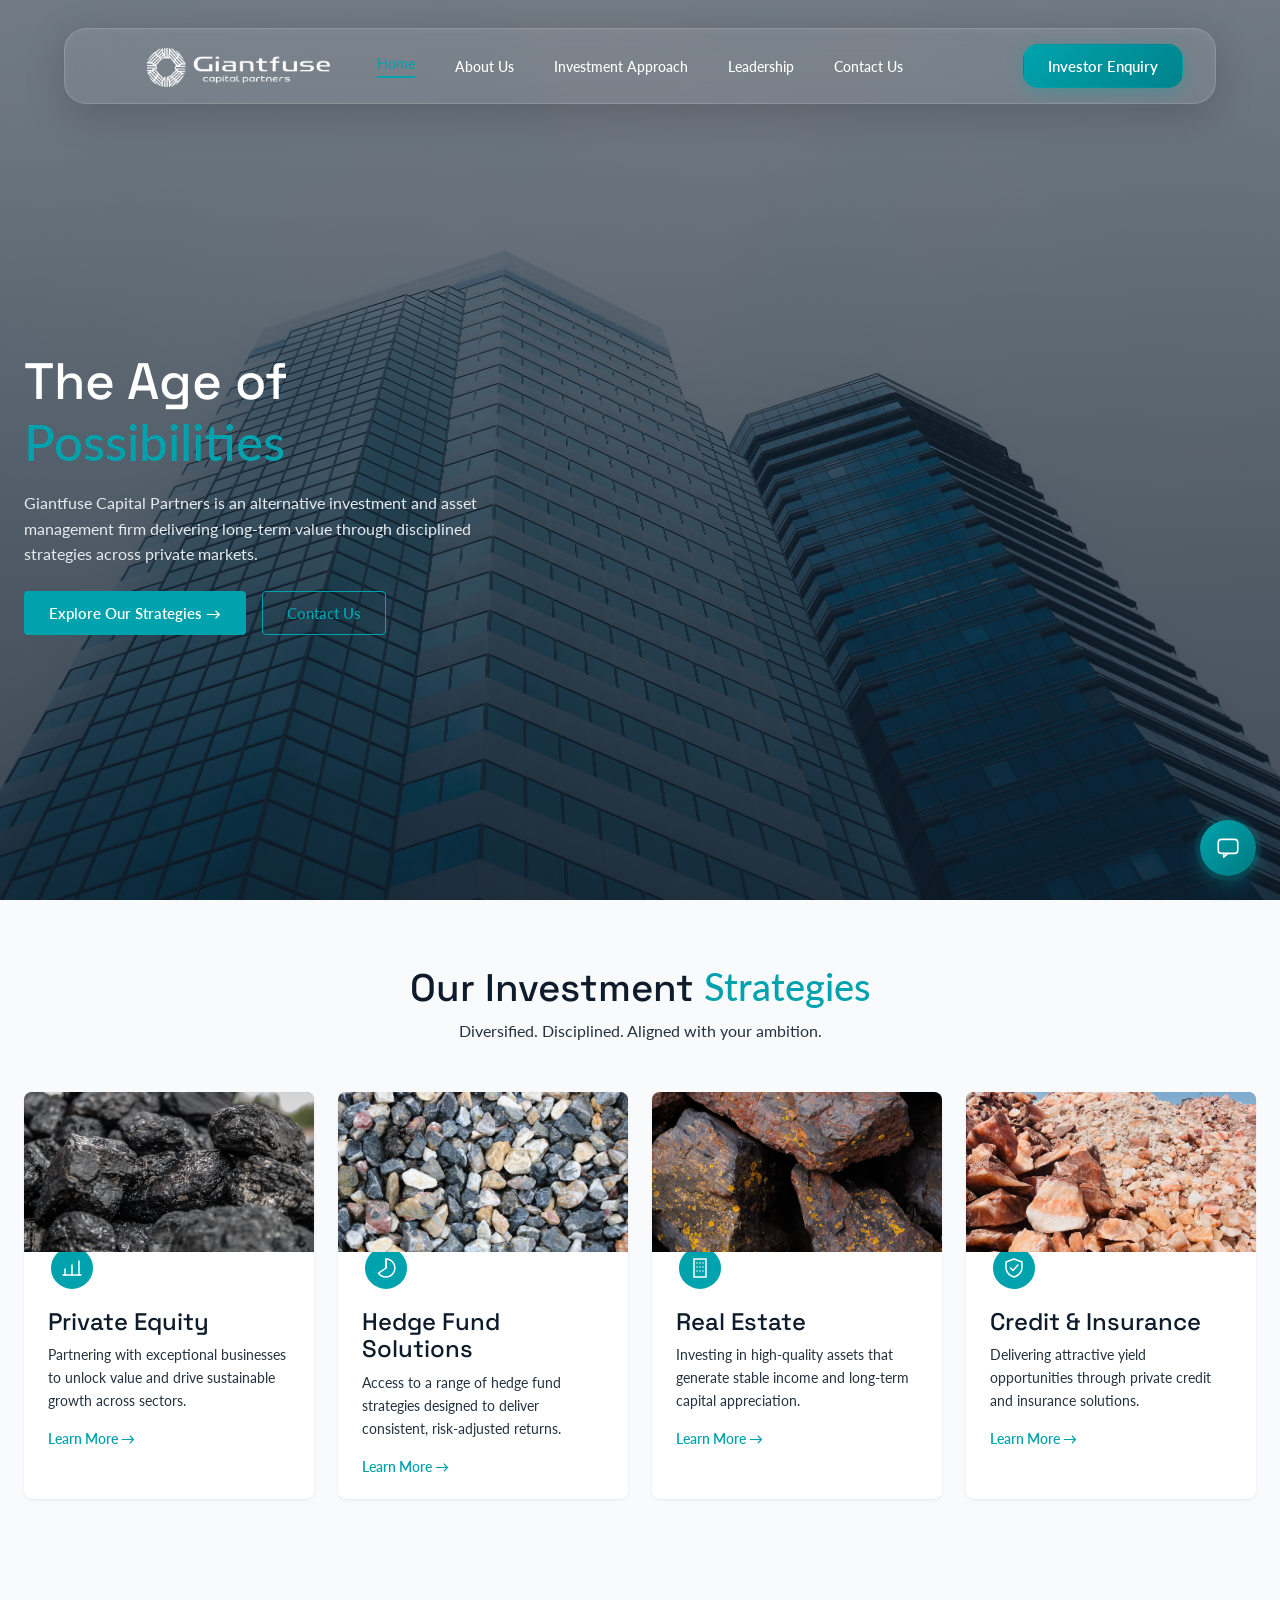
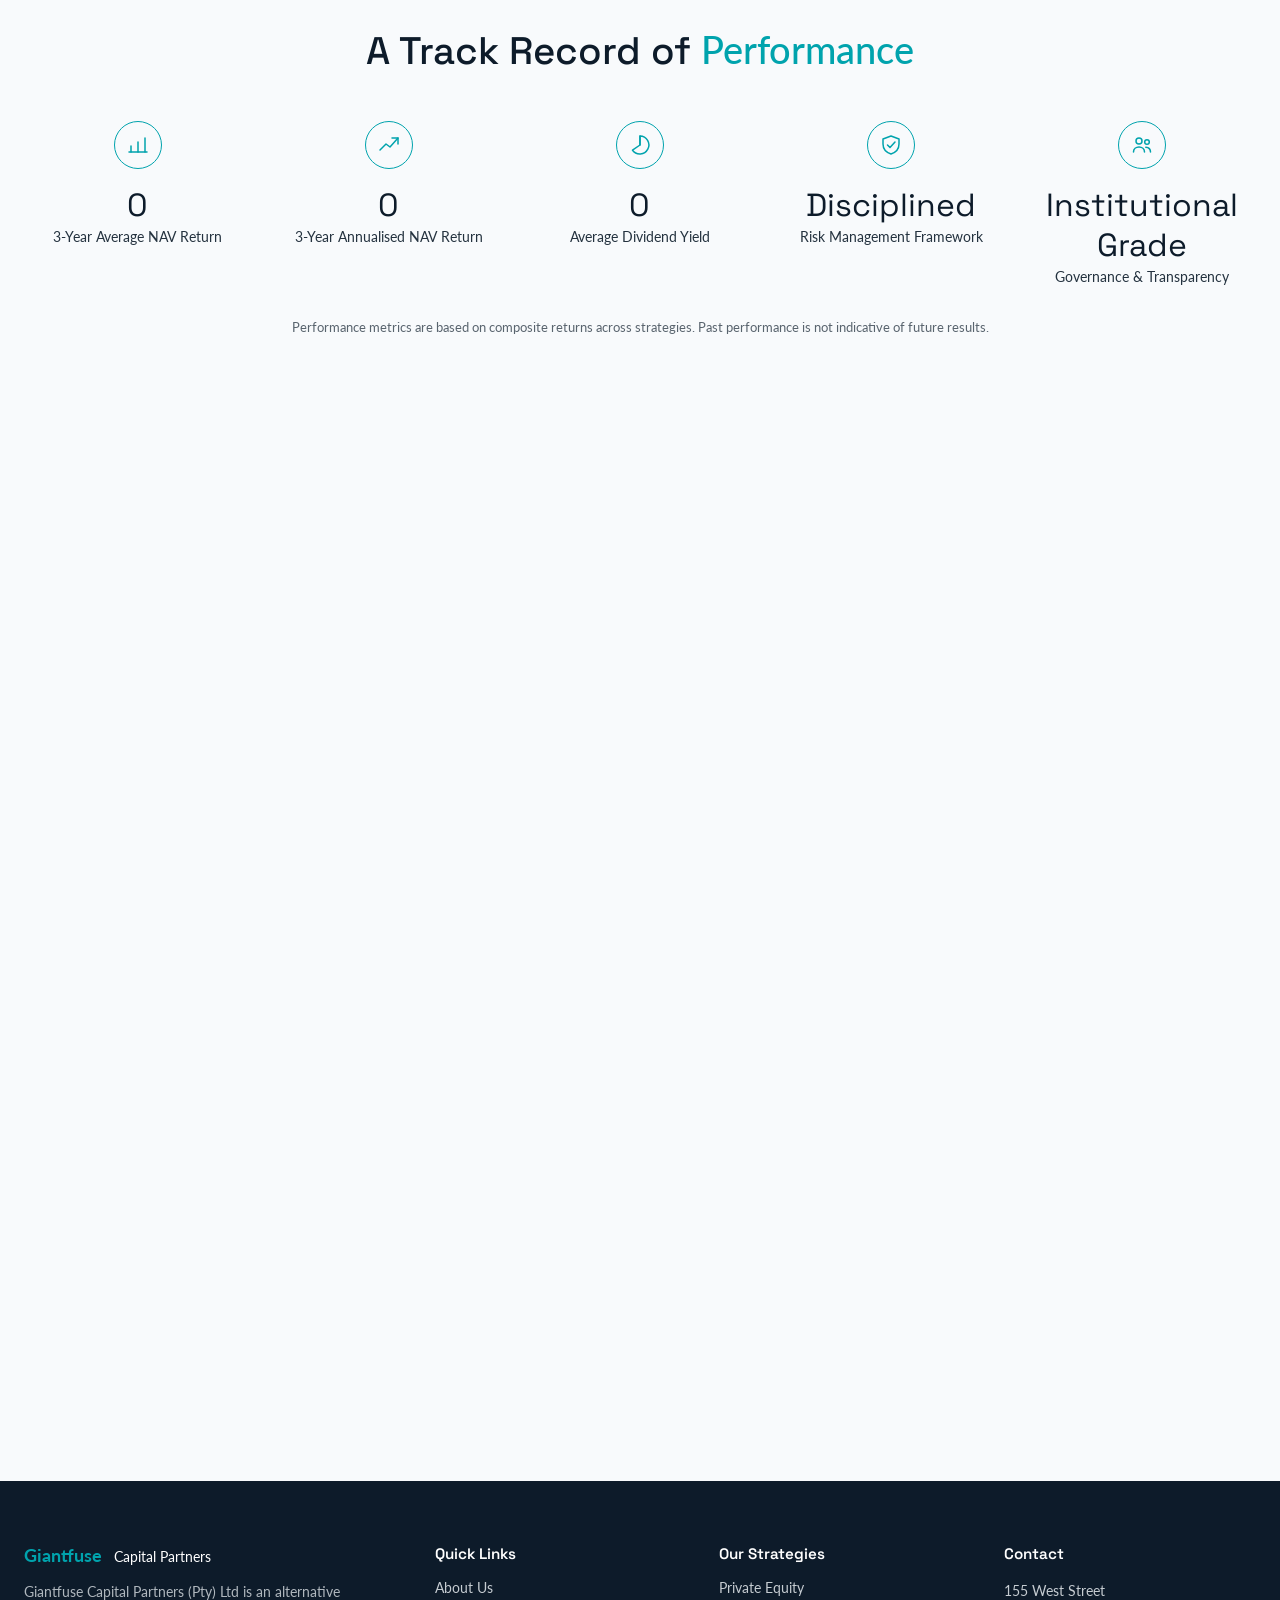
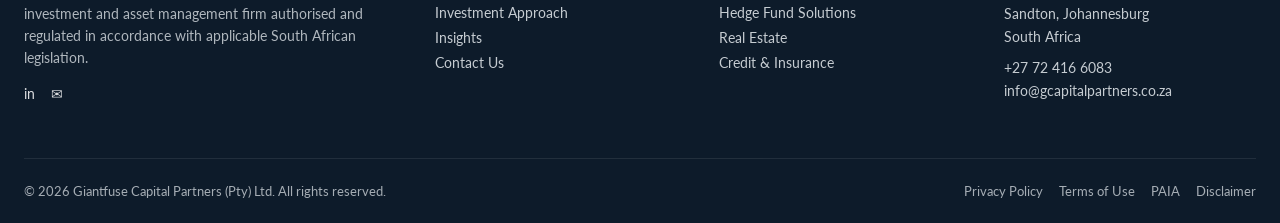
==== commit ec5df95a: "Wire real photography into Home page strategy/insight cards and CTA band Adds image fields to strate" ====
--- a/index.html
+++ b/index.html
@@ -103,7 +103,7 @@
       </div>
       <template id="insight-card-template">
         <div class="card insight-card" data-reveal>
-          <div class="card-media">Photo: insight-thumbnail</div>
+          <div class="card-media"><img data-field="image" alt=""></div>
           <div class="card-body">
             <span class="eyebrow" data-field="category"></span>
             <h3 data-field="title"></h3>
--- a/assets/css/components.css
+++ b/assets/css/components.css
@@ -34,6 +34,7 @@
   box-shadow: 0 1px 3px rgba(13, 27, 42, 0.08);
 }
 .card-media {
+  position: relative;
   height: 160px;
   background: linear-gradient(135deg, var(--color-sea-glass), var(--color-steel-teal));
   display: flex;
@@ -45,7 +46,9 @@
   text-transform: uppercase;
   text-align: center;
   padding: var(--space-8);
+  overflow: hidden;
 }
+.card-media img { position: absolute; inset: 0; width: 100%; height: 100%; object-fit: cover; }
 .card-body { padding: var(--space-24); }
 .strategy-card .icon-badge { margin-top: -32px; border: 3px solid var(--color-white); }
 .card h3 { margin: var(--space-16) 0 var(--space-8); }
--- a/assets/css/pages/home.css
+++ b/assets/css/pages/home.css
@@ -8,7 +8,7 @@
 .cta-band {
   background:
     linear-gradient(rgba(13, 27, 42, 0.82), rgba(13, 27, 42, 0.9)),
-    url('../../images/office/pexels-startup-stock-photos-7070.jpg') center / cover no-repeat;
+    url('../../images/office/built-on-expertise.jpg') center / cover no-repeat;
   color: var(--color-white);
   padding: var(--space-64) 0;
 }
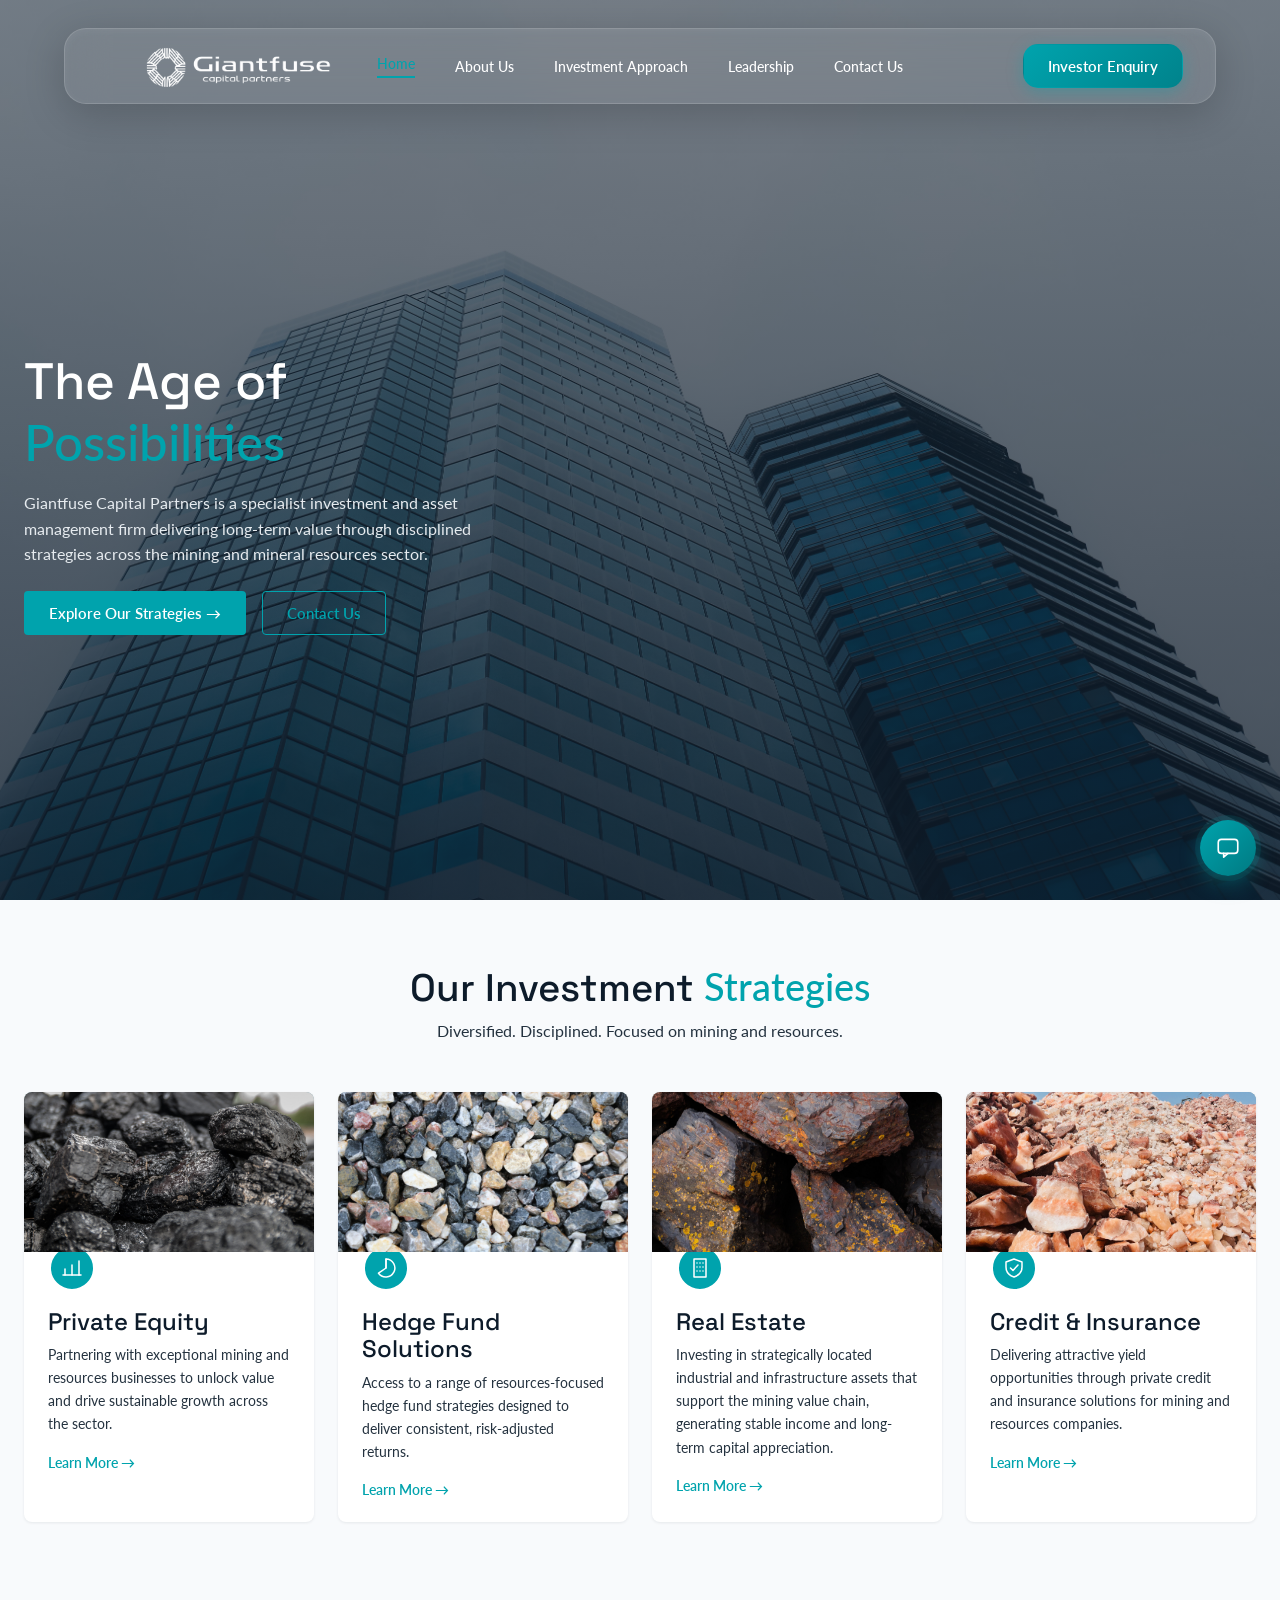
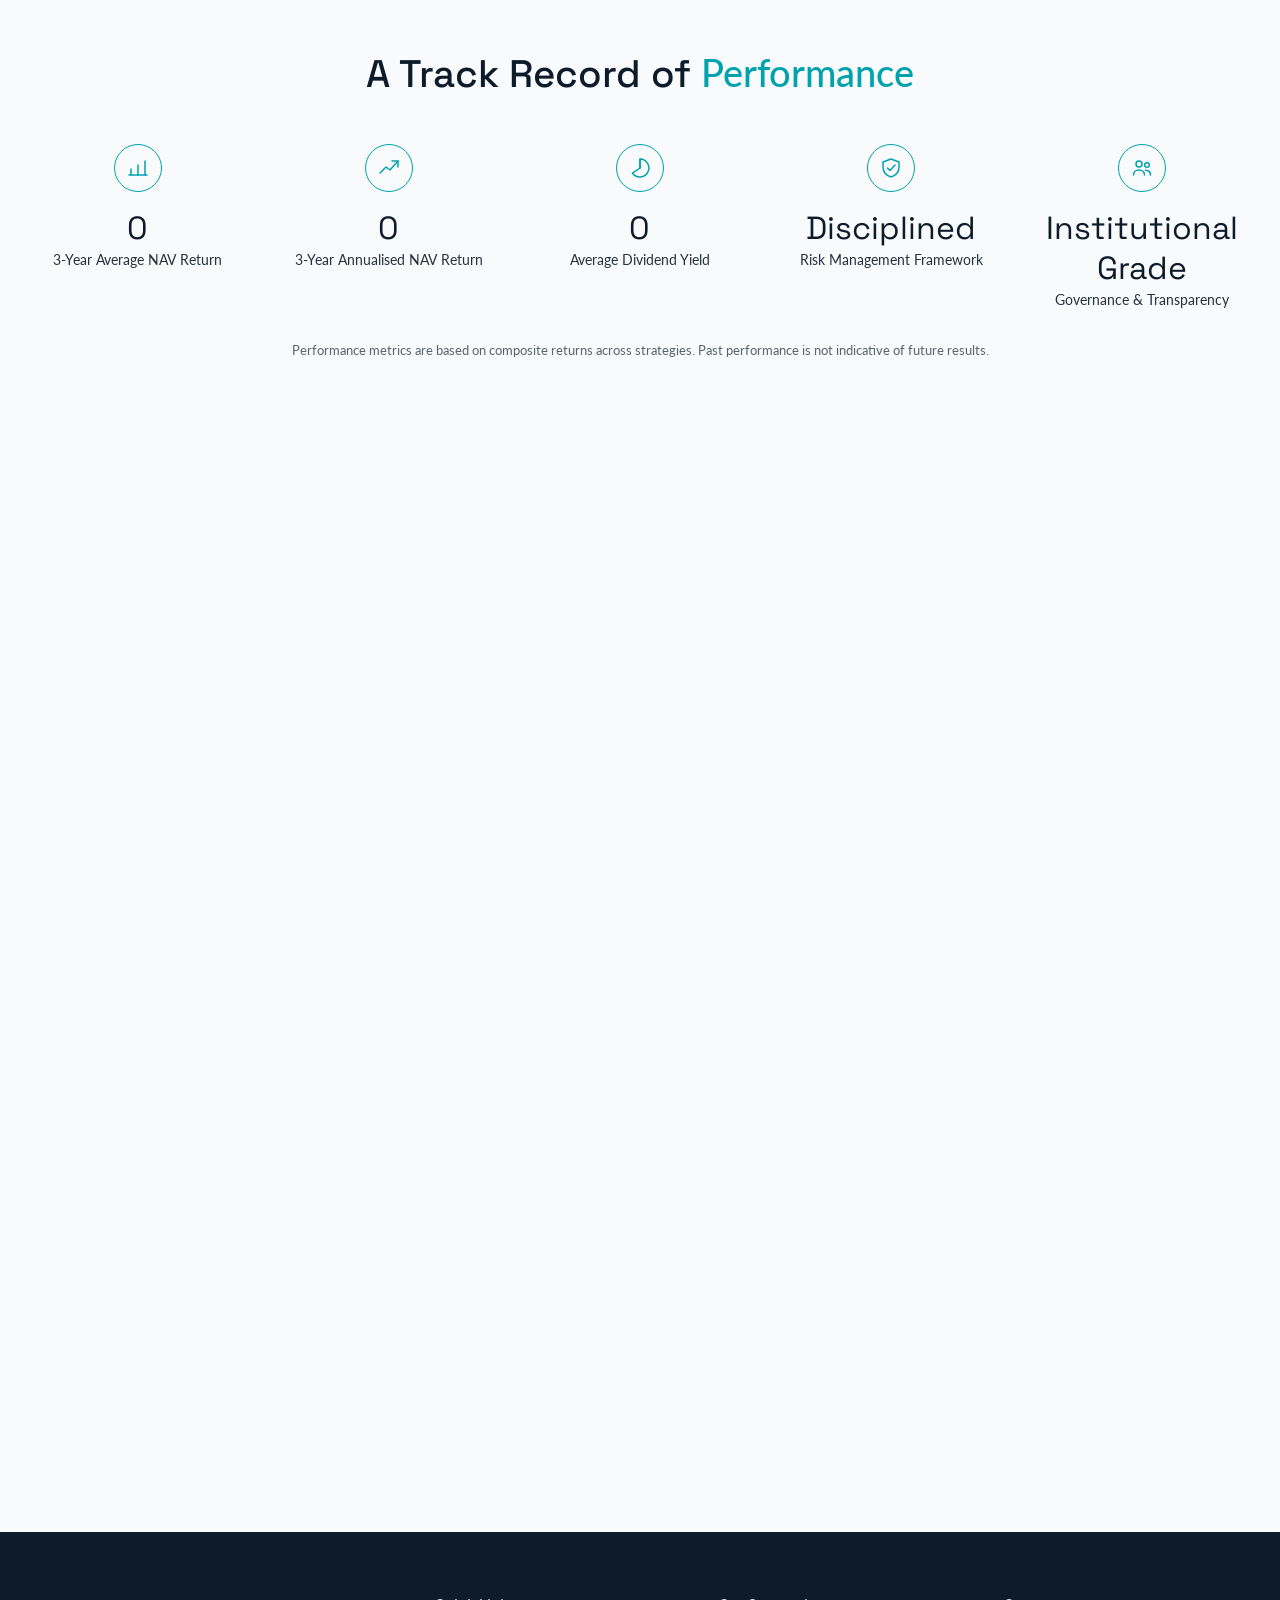
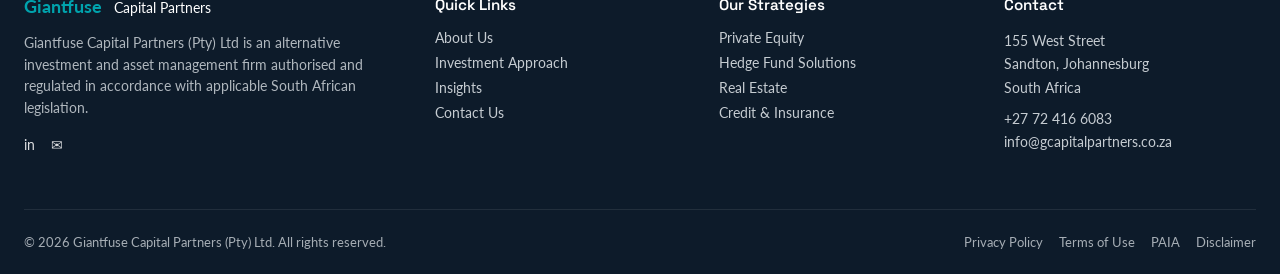
==== commit 1d84a860: "Reposition Home page copy around mining and resources investing Updates the Home hero paragraph, tit" ====
--- a/index.html
+++ b/index.html
@@ -3,7 +3,7 @@
 <head>
   <meta charset="UTF-8">
   <meta name="viewport" content="width=device-width, initial-scale=1.0">
-  <title>Giantfuse Capital Partners | Alternative Investment &amp; Asset Management</title>
+  <title>Giantfuse Capital Partners | Mining &amp; Resources Investment</title>
   <link rel="icon" type="image/png" href="assets/images/icons/favicon.png">
   <link rel="preconnect" href="https://fonts.googleapis.com">
   <link rel="preconnect" href="https://fonts.gstatic.com" crossorigin>
@@ -35,7 +35,7 @@
     <div class="hero-overlay"></div>
     <div class="hero-copy">
       <h1>The Age of<br><span class="text-teal">Possibilities</span></h1>
-      <p>Giantfuse Capital Partners is an alternative investment and asset management firm delivering long-term value through disciplined strategies across private markets.</p>
+      <p>Giantfuse Capital Partners is a specialist investment and asset management firm delivering long-term value through disciplined strategies across the mining and mineral resources sector.</p>
       <div class="hero-actions">
         <a href="strategies.html" class="btn btn-solid">Explore Our Strategies &rarr;</a>
         <a href="contact.html" class="btn btn-outline">Contact Us</a>
@@ -69,7 +69,7 @@
       <div class="container">
         <div class="section-heading">
           <h2>Our Investment <span class="text-teal">Strategies</span></h2>
-          <p>Diversified. Disciplined. Aligned with your ambition.</p>
+          <p>Diversified. Disciplined. Focused on mining and resources.</p>
         </div>
         <div class="grid-4" id="strategies-grid"></div>
       </div>
@@ -88,7 +88,7 @@
     <section class="cta-band" data-reveal>
       <div class="container">
         <h2>Built on Expertise.<br>Focused on <span class="text-teal">Your Future</span>.</h2>
-        <p>We partner with institutions, family offices and qualified investors to navigate complexity and capture opportunity in global and local markets.</p>
+        <p>We partner with institutions, family offices and qualified investors to navigate complexity and capture opportunity across the global mining and resources sector.</p>
         <a href="contact.html" class="btn btn-solid">Partner With Us &rarr;</a>
       </div>
     </section>
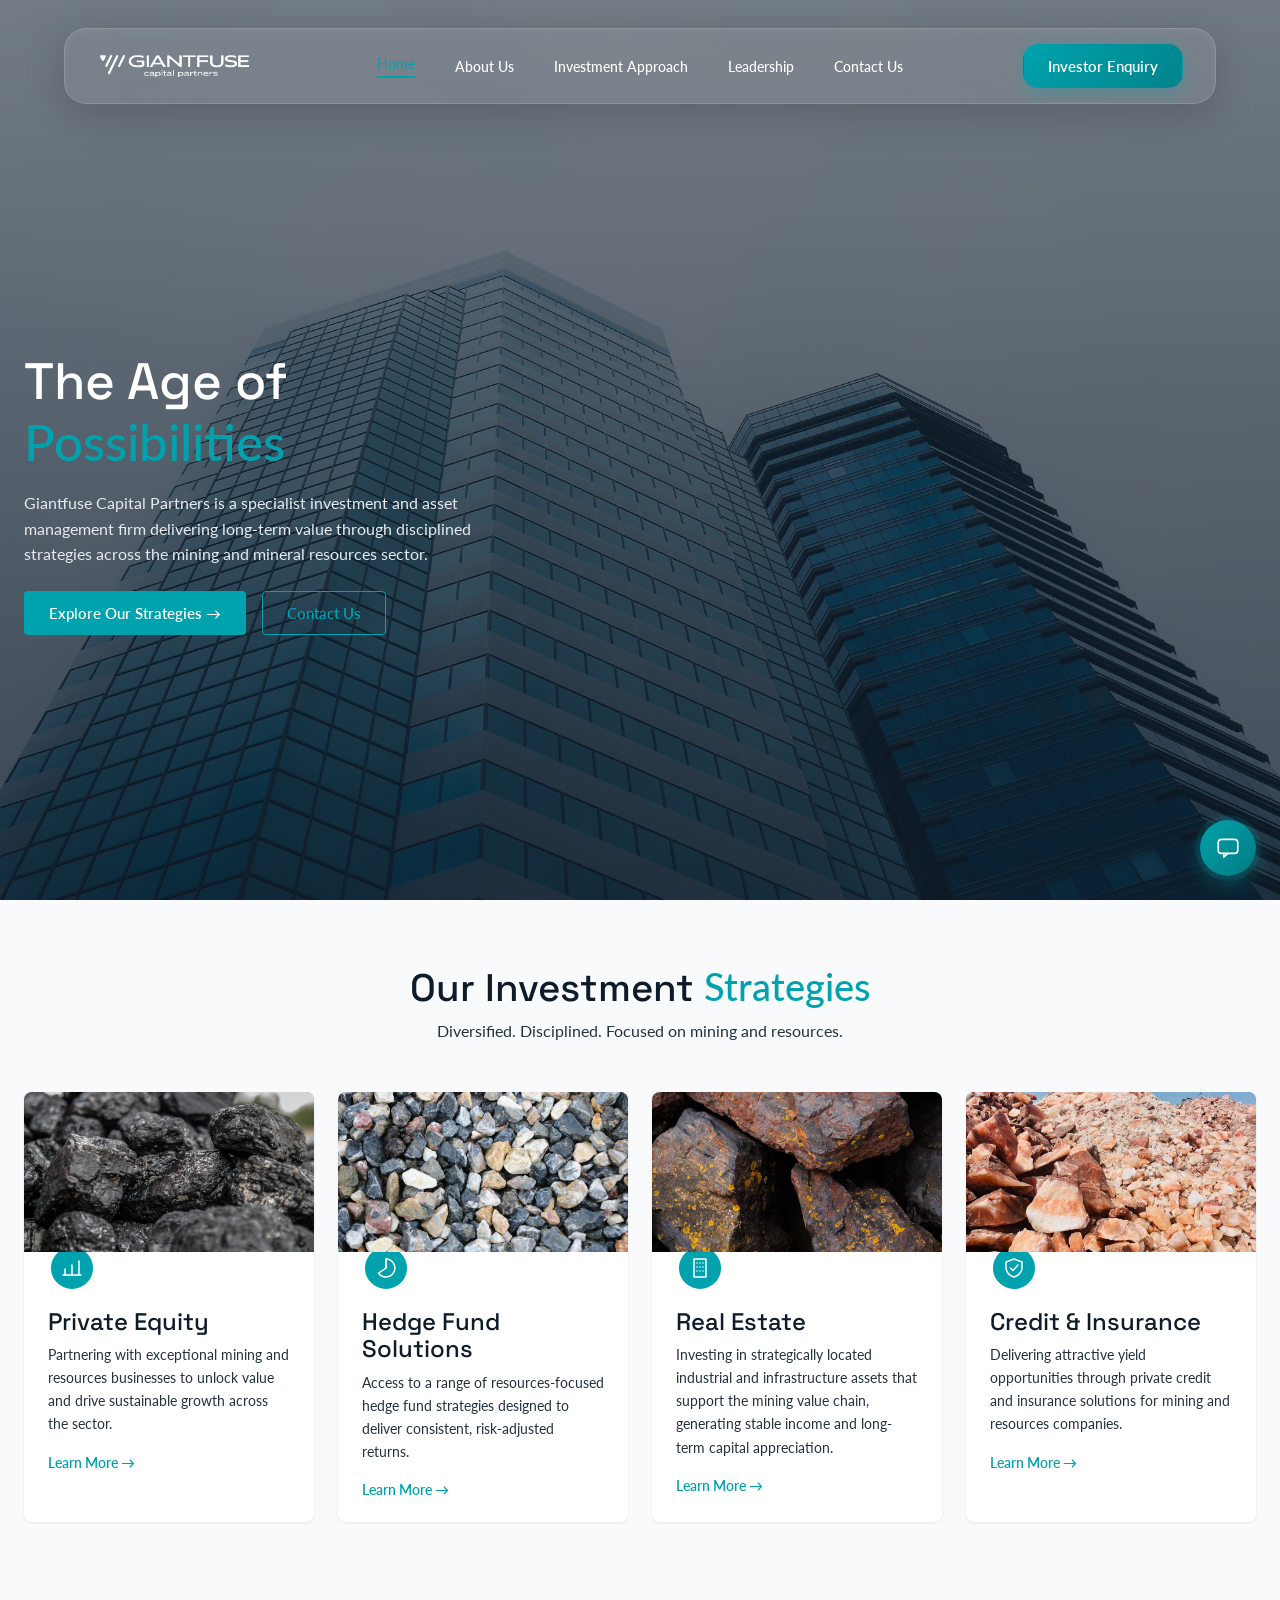
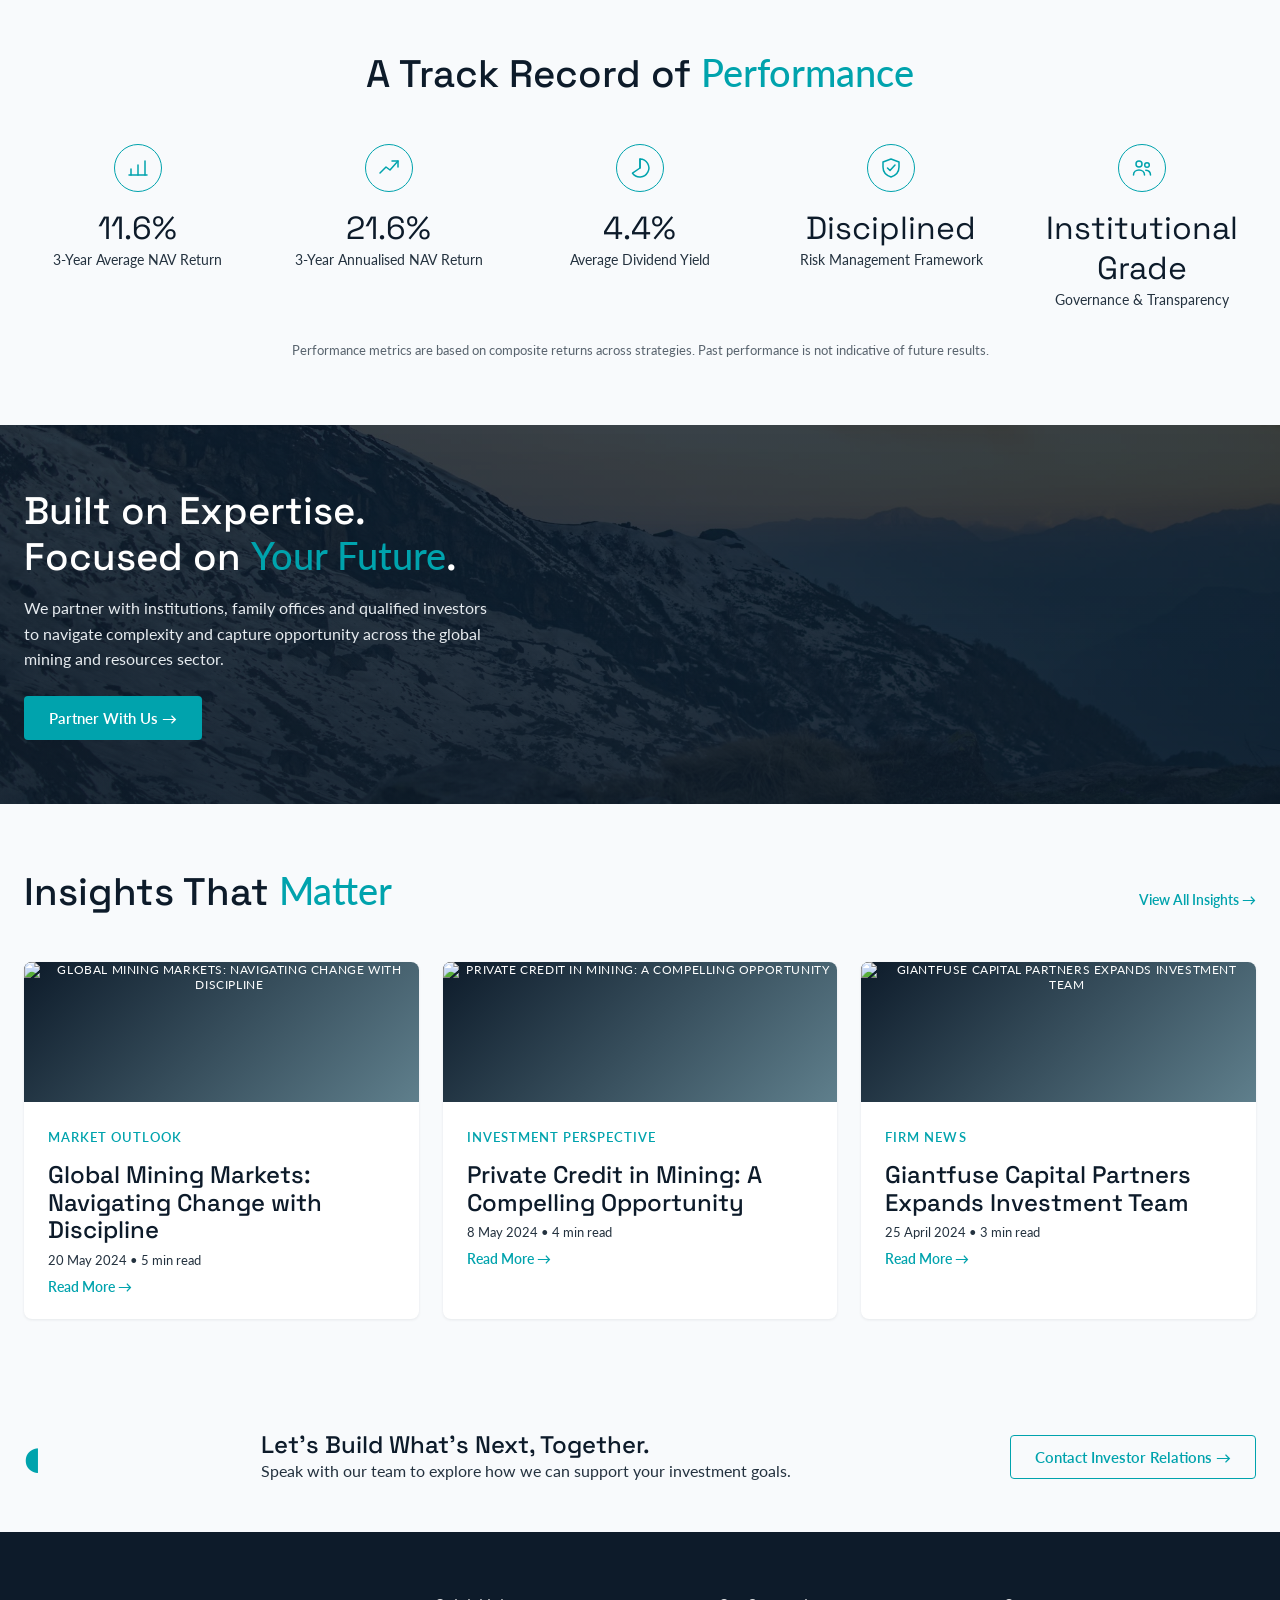
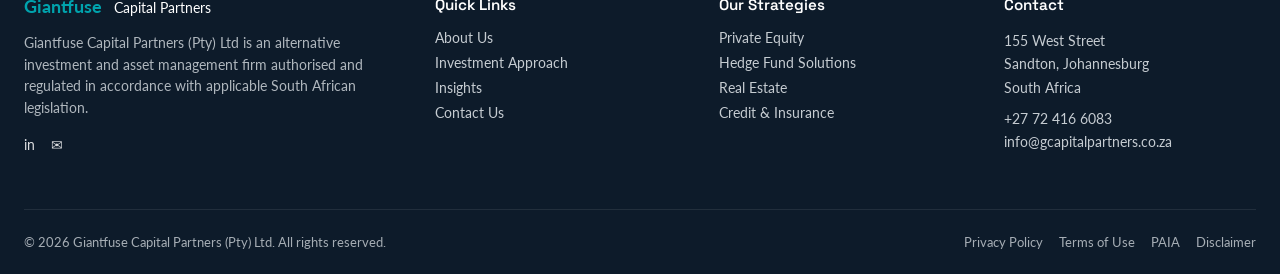
==== commit 31b18636: "Swap preloader spinner for the new icon mark, pulsating Replaces the spinning favicon with the chevr" ====
--- a/index.html
+++ b/index.html
@@ -20,7 +20,7 @@
 </head>
 <body>
   <div id="preloader" role="status" aria-live="polite">
-    <img src="assets/images/icons/favicon.png" alt="" class="preloader-mark">
+    <img src="assets/images/logo/logo-icon.png" alt="" class="preloader-mark">
     <span class="visually-hidden">Loading Giantfuse Capital Partners...</span>
   </div>
 
--- a/assets/css/navigation.css
+++ b/assets/css/navigation.css
@@ -20,7 +20,7 @@
   border: 1px solid rgba(255, 255, 255, 0.15);
   box-shadow: 0 10px 40px rgba(0, 0, 0, 0.18), 0 2px 8px rgba(255, 255, 255, 0.05) inset;
   display: grid;
-  grid-template-columns: 1fr auto 1fr;
+  grid-template-columns: minmax(0, 1fr) auto minmax(0, 1fr);
   align-items: center;
   opacity: 0;
   transform: translateY(-10px);
@@ -41,7 +41,14 @@
 .navbar.is-scrolled .navbar-inner:hover { background: rgba(255, 255, 255, 0.20); }
 
 .navbar-logo { display: flex; align-items: center; grid-column: 1; justify-self: start; }
-.navbar-logo img { height: 52px; width: auto; max-width: none; filter: brightness(0) invert(1); transition: filter 0.3s ease; }
+/* This crop is ~5.5:1 (vs. an earlier, much flatter ~14:1 crop of a different source file
+   that had to be split into separate icon/wordmark assets to stay legible) - reasonable
+   enough that one height fits every breakpoint. 28px is the largest that still clears the
+   tightest real pinch point, right at the 1025px breakpoint where the centered nav-links
+   block (~532px) first appears and only leaves ~163px for the logo (verified empirically:
+   28px needs ~155px, an 8px margin; 30px already overlaps). Mobile/tablet have far more
+   room to spare at this same height. */
+.navbar-logo img { height: 28px; width: auto; max-width: none; filter: brightness(0) invert(1); transition: filter 0.3s ease; }
 .navbar.is-scrolled .navbar-logo img { filter: none; }
 .navbar-links { display: none; align-items: center; gap: 40px; grid-column: 2; }
 @media (min-width: 1025px) { .navbar-links { display: flex; } }
@@ -96,16 +103,18 @@
 
 /* Mobile/tablet dropdown — an extension of the floating pill itself (nested inside
    .navbar-inner, absolutely positioned relative to it), not a full-height side drawer.
-   Reuses the exact same glass values + scroll-state text-color swap as the pill, since
-   the same contrast math applies: this panel can sit over either the dark hero photo
-   (unscrolled) or light page content (scrolled), same as the pill above it. */
+   Unlike the slim pill above it, this panel is tall enough to sit directly over the
+   hero's own heading/body text, so it needs a much more opaque backdrop than the pill's
+   subtle glass tint — a faint tint lets that busy text show through and collide visually
+   with the menu's own links. Same white/navy text swap as the pill, but each background
+   tint goes toward near-opaque rather than mostly-transparent. */
 .navbar-mobile-menu {
   position: absolute;
   top: calc(100% + 12px);
   left: 0;
   right: 0;
   border-radius: 22px;
-  background: rgba(255, 255, 255, 0.08);
+  background: rgba(13, 27, 42, 0.82);
   backdrop-filter: blur(20px);
   -webkit-backdrop-filter: blur(20px);
   border: 1px solid rgba(255, 255, 255, 0.15);
@@ -120,7 +129,7 @@
 }
 .navbar-mobile-menu.is-open { opacity: 1; visibility: visible; transform: translateY(0); }
 .navbar.is-scrolled .navbar-mobile-menu {
-  background: rgba(255, 255, 255, 0.16);
+  background: rgba(255, 255, 255, 0.92);
   backdrop-filter: blur(26px);
   -webkit-backdrop-filter: blur(26px);
 }
--- a/assets/css/components.css
+++ b/assets/css/components.css
@@ -55,9 +55,9 @@
 .card p { margin-bottom: var(--space-16); font-size: 0.9rem; }
 .card-link { color: var(--color-teal); font-weight: 600; font-size: 0.9rem; }
 
-.grid-4 { display: grid; grid-template-columns: 1fr; gap: var(--space-24); }
-@media (min-width: 641px) { .grid-4 { grid-template-columns: repeat(2, 1fr); } }
-@media (min-width: 1025px) { .grid-4 { grid-template-columns: repeat(4, 1fr); } }
+.grid-4 { display: grid; grid-template-columns: minmax(0, 1fr); gap: var(--space-24); }
+@media (min-width: 641px) { .grid-4 { grid-template-columns: repeat(2, minmax(0, 1fr)); } }
+@media (min-width: 1025px) { .grid-4 { grid-template-columns: repeat(4, minmax(0, 1fr)); } }
 
 .icon-badge-outline { background: transparent; color: var(--color-teal); border: 1.5px solid var(--color-teal); }
 .stat-tile { text-align: center; display: flex; flex-direction: column; align-items: center; }
@@ -65,15 +65,15 @@
 .stat-tile .stat-label { font-size: 0.85rem; color: var(--color-slate); margin-top: var(--space-4); }
 .stats-disclaimer { text-align: center; font-size: 0.8rem; color: var(--color-slate); opacity: 0.75; margin-top: var(--space-32); }
 
-.grid-5 { display: grid; grid-template-columns: repeat(2, 1fr); gap: var(--space-24); }
-@media (min-width: 641px) { .grid-5 { grid-template-columns: repeat(3, 1fr); } }
-@media (min-width: 1025px) { .grid-5 { grid-template-columns: repeat(5, 1fr); } }
+.grid-5 { display: grid; grid-template-columns: repeat(2, minmax(0, 1fr)); gap: var(--space-24); }
+@media (min-width: 641px) { .grid-5 { grid-template-columns: repeat(3, minmax(0, 1fr)); } }
+@media (min-width: 1025px) { .grid-5 { grid-template-columns: repeat(5, minmax(0, 1fr)); } }
 
 .insight-card .card-media { background: linear-gradient(135deg, var(--color-navy), var(--color-steel-teal)); height: 140px; }
 .insight-card .meta { font-size: 0.8rem; color: var(--color-slate); margin: var(--space-8) 0; }
 
-.grid-3 { display: grid; grid-template-columns: 1fr; gap: var(--space-24); }
-@media (min-width: 641px) { .grid-3 { grid-template-columns: repeat(3, 1fr); } }
+.grid-3 { display: grid; grid-template-columns: minmax(0, 1fr); gap: var(--space-24); }
+@media (min-width: 641px) { .grid-3 { grid-template-columns: repeat(3, minmax(0, 1fr)); } }
 
 .section-heading-row { display: flex; justify-content: space-between; align-items: baseline; text-align: left; margin-bottom: var(--space-48); }
 .section-heading-row h2 { margin-bottom: 0; }
--- a/assets/css/pages/home.css
+++ b/assets/css/pages/home.css
@@ -1,6 +1,6 @@
 .value-strip { background: var(--color-navy); color: var(--color-white); padding: var(--space-32) 0; }
-.value-strip-grid { display: grid; grid-template-columns: repeat(2, 1fr); gap: var(--space-24); text-align: center; }
-@media (min-width: 641px) { .value-strip-grid { grid-template-columns: repeat(4, 1fr); } }
+.value-strip-grid { display: grid; grid-template-columns: repeat(2, minmax(0, 1fr)); gap: var(--space-24); text-align: center; }
+@media (min-width: 641px) { .value-strip-grid { grid-template-columns: repeat(4, minmax(0, 1fr)); } }
 .value-item { display: flex; flex-direction: column; align-items: center; gap: var(--space-8); }
 .value-item svg { width: 28px; height: 28px; color: var(--color-teal); }
 .value-item span { font-size: 0.85rem; }
@@ -30,12 +30,15 @@
   pointer-events: none;
 }
 .preloader-mark {
-  width: 72px;
-  height: 72px;
-  animation: preloader-spin 1.5s linear infinite;
+  max-width: 72px;
+  max-height: 72px;
+  width: auto;
+  height: auto;
+  animation: preloader-pulse 1.5s ease-in-out infinite;
 }
-@keyframes preloader-spin {
-  to { transform: rotate(360deg); }
+@keyframes preloader-pulse {
+  0%, 100% { transform: scale(1); opacity: 1; }
+  50% { transform: scale(1.15); opacity: 0.6; }
 }
 @media (prefers-reduced-motion: reduce) {
   .preloader-mark { animation: none; }
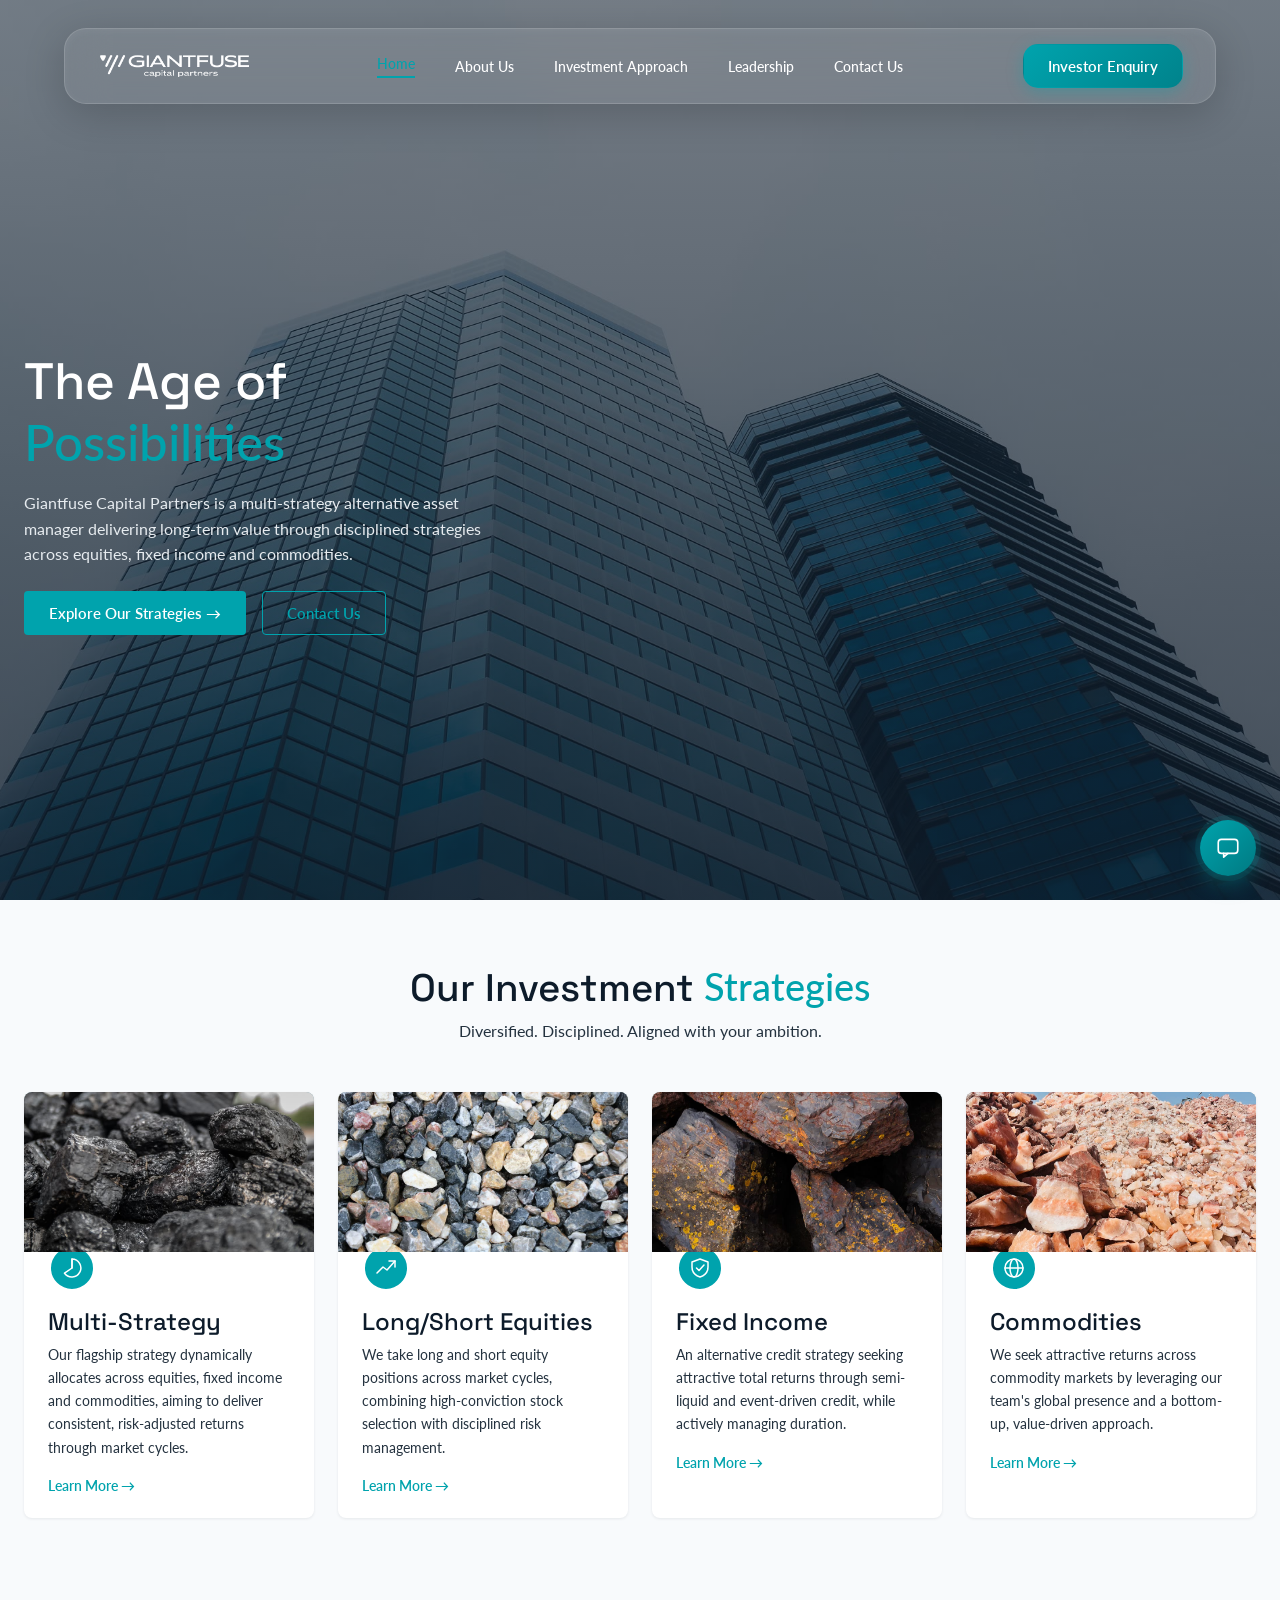
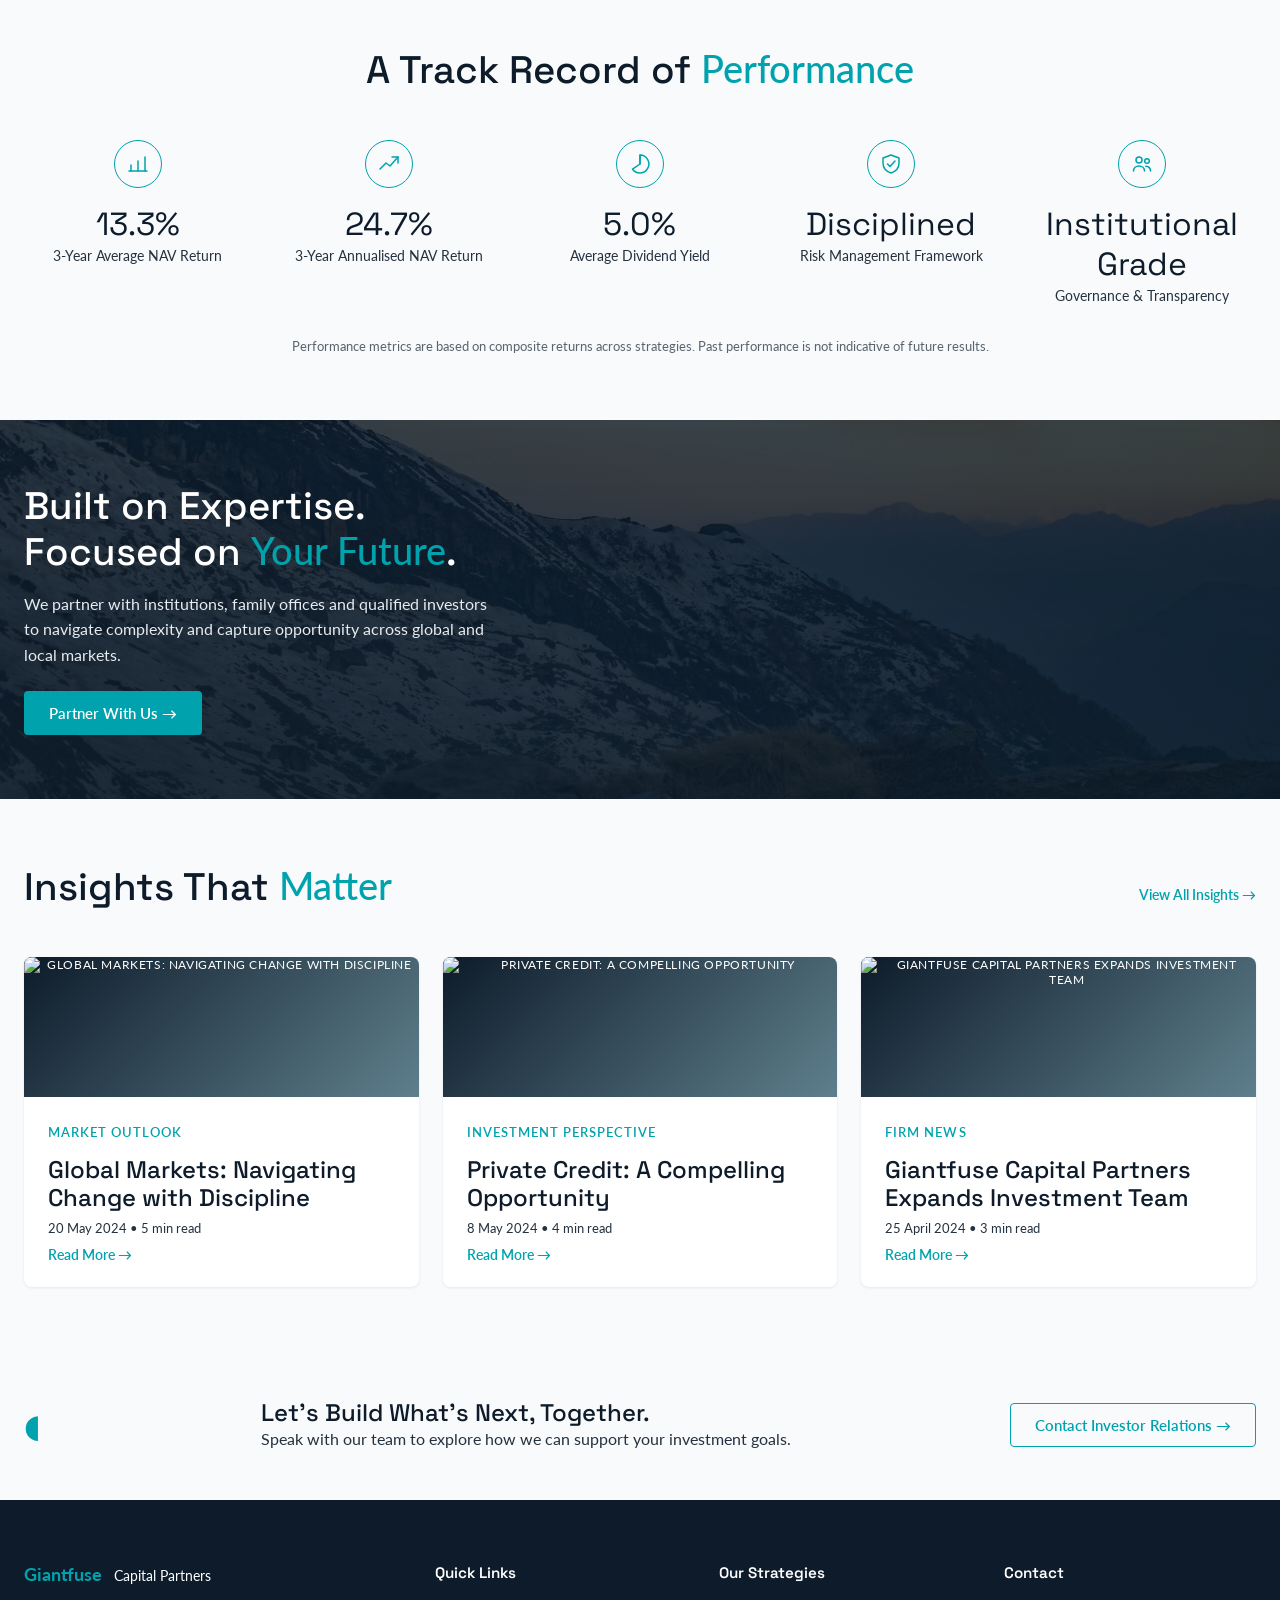
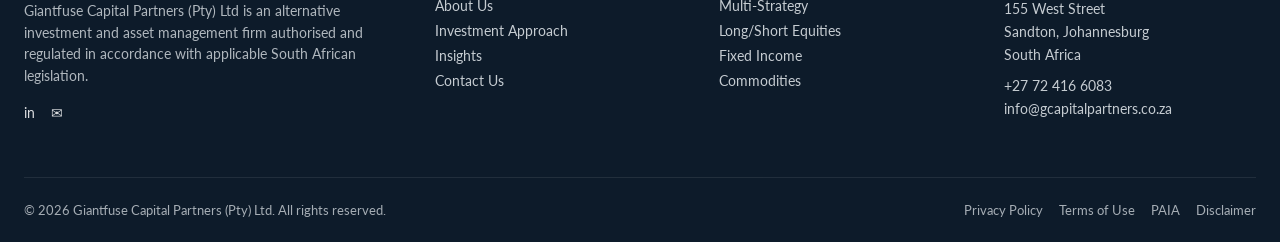
==== commit 740ffd8d: "Align site content with the real business: multi-strategy asset manager The user's source docs (Gian" ====
--- a/index.html
+++ b/index.html
@@ -3,7 +3,7 @@
 <head>
   <meta charset="UTF-8">
   <meta name="viewport" content="width=device-width, initial-scale=1.0">
-  <title>Giantfuse Capital Partners | Mining &amp; Resources Investment</title>
+  <title>Giantfuse Capital Partners | Multi-Strategy Alternative Investment</title>
   <link rel="icon" type="image/png" href="assets/images/icons/favicon.png">
   <link rel="preconnect" href="https://fonts.googleapis.com">
   <link rel="preconnect" href="https://fonts.gstatic.com" crossorigin>
@@ -35,7 +35,7 @@
     <div class="hero-overlay"></div>
     <div class="hero-copy">
       <h1>The Age of<br><span class="text-teal">Possibilities</span></h1>
-      <p>Giantfuse Capital Partners is a specialist investment and asset management firm delivering long-term value through disciplined strategies across the mining and mineral resources sector.</p>
+      <p>Giantfuse Capital Partners is a multi-strategy alternative asset manager delivering long-term value through disciplined strategies across equities, fixed income and commodities.</p>
       <div class="hero-actions">
         <a href="strategies.html" class="btn btn-solid">Explore Our Strategies &rarr;</a>
         <a href="contact.html" class="btn btn-outline">Contact Us</a>
@@ -69,7 +69,7 @@
       <div class="container">
         <div class="section-heading">
           <h2>Our Investment <span class="text-teal">Strategies</span></h2>
-          <p>Diversified. Disciplined. Focused on mining and resources.</p>
+          <p>Diversified. Disciplined. Aligned with your ambition.</p>
         </div>
         <div class="grid-4" id="strategies-grid"></div>
       </div>
@@ -88,7 +88,7 @@
     <section class="cta-band" data-reveal>
       <div class="container">
         <h2>Built on Expertise.<br>Focused on <span class="text-teal">Your Future</span>.</h2>
-        <p>We partner with institutions, family offices and qualified investors to navigate complexity and capture opportunity across the global mining and resources sector.</p>
+        <p>We partner with institutions, family offices and qualified investors to navigate complexity and capture opportunity across global and local markets.</p>
         <a href="contact.html" class="btn btn-solid">Partner With Us &rarr;</a>
       </div>
     </section>
